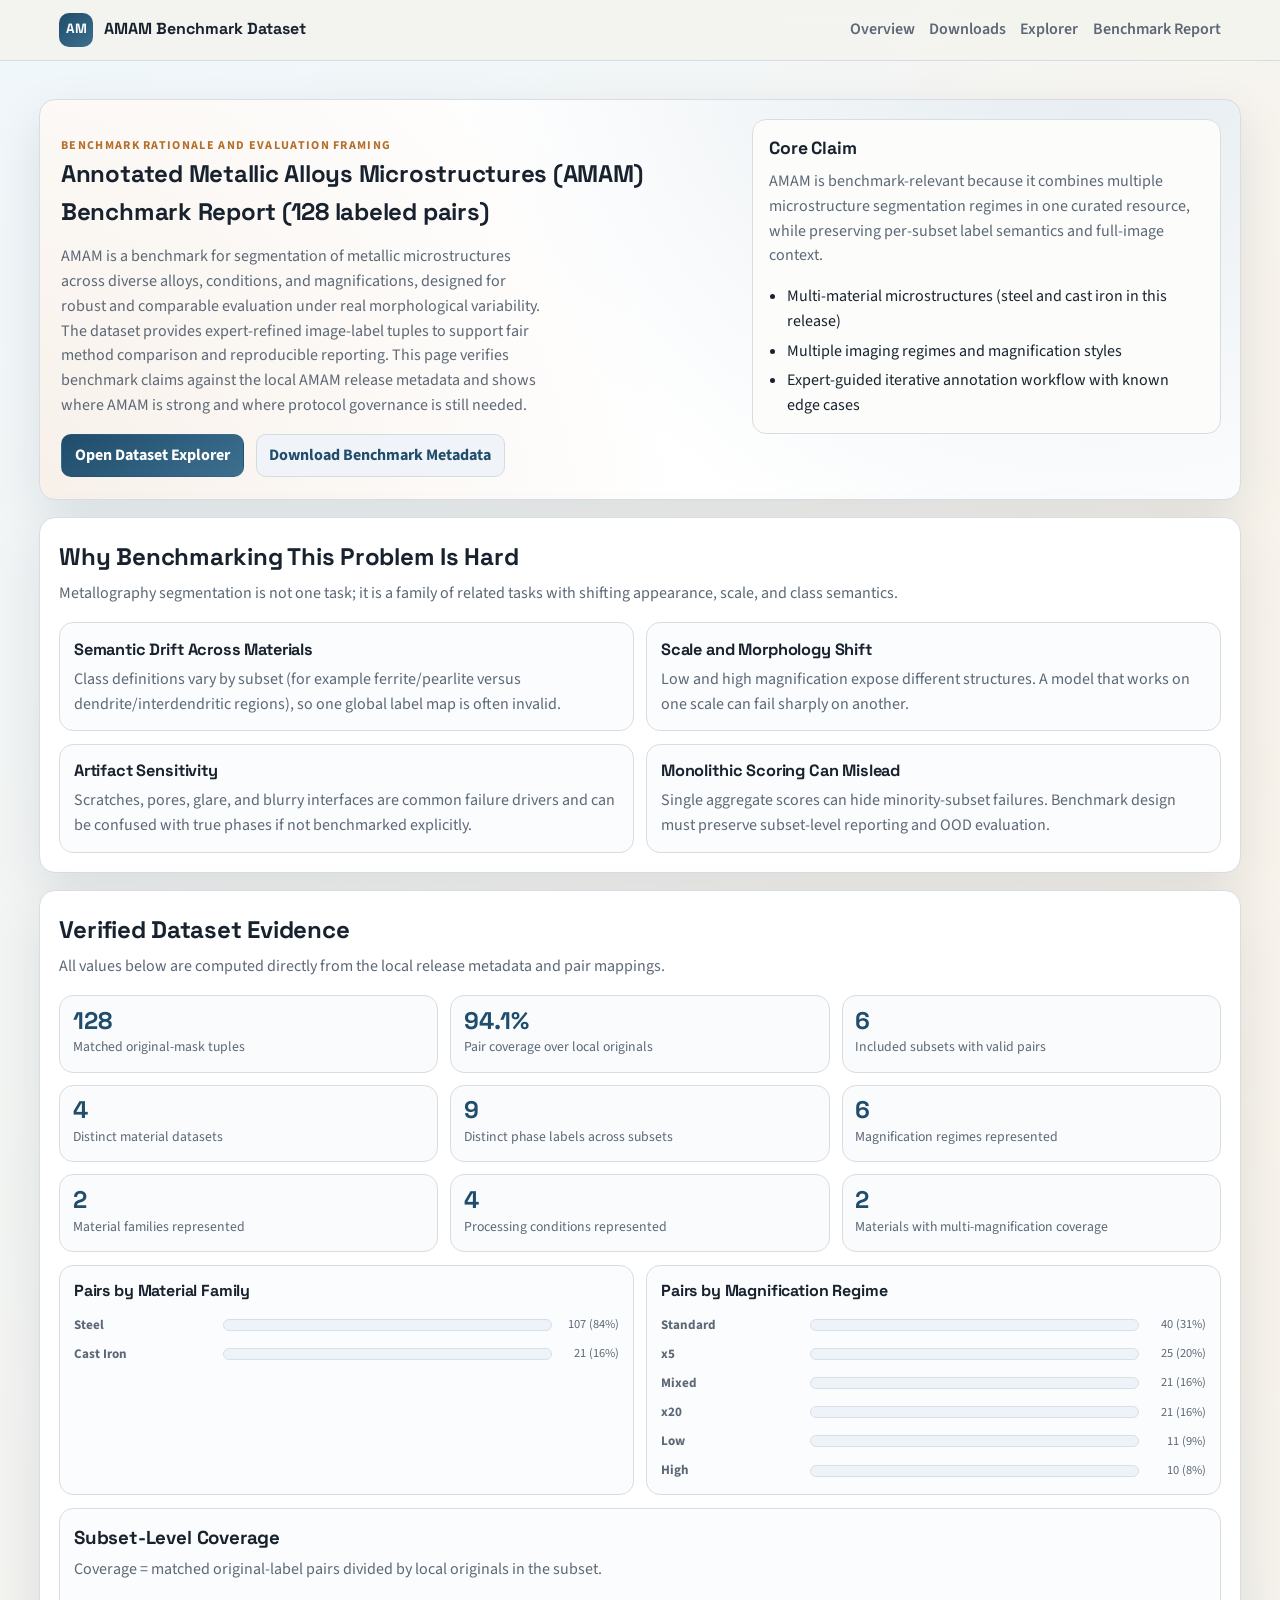
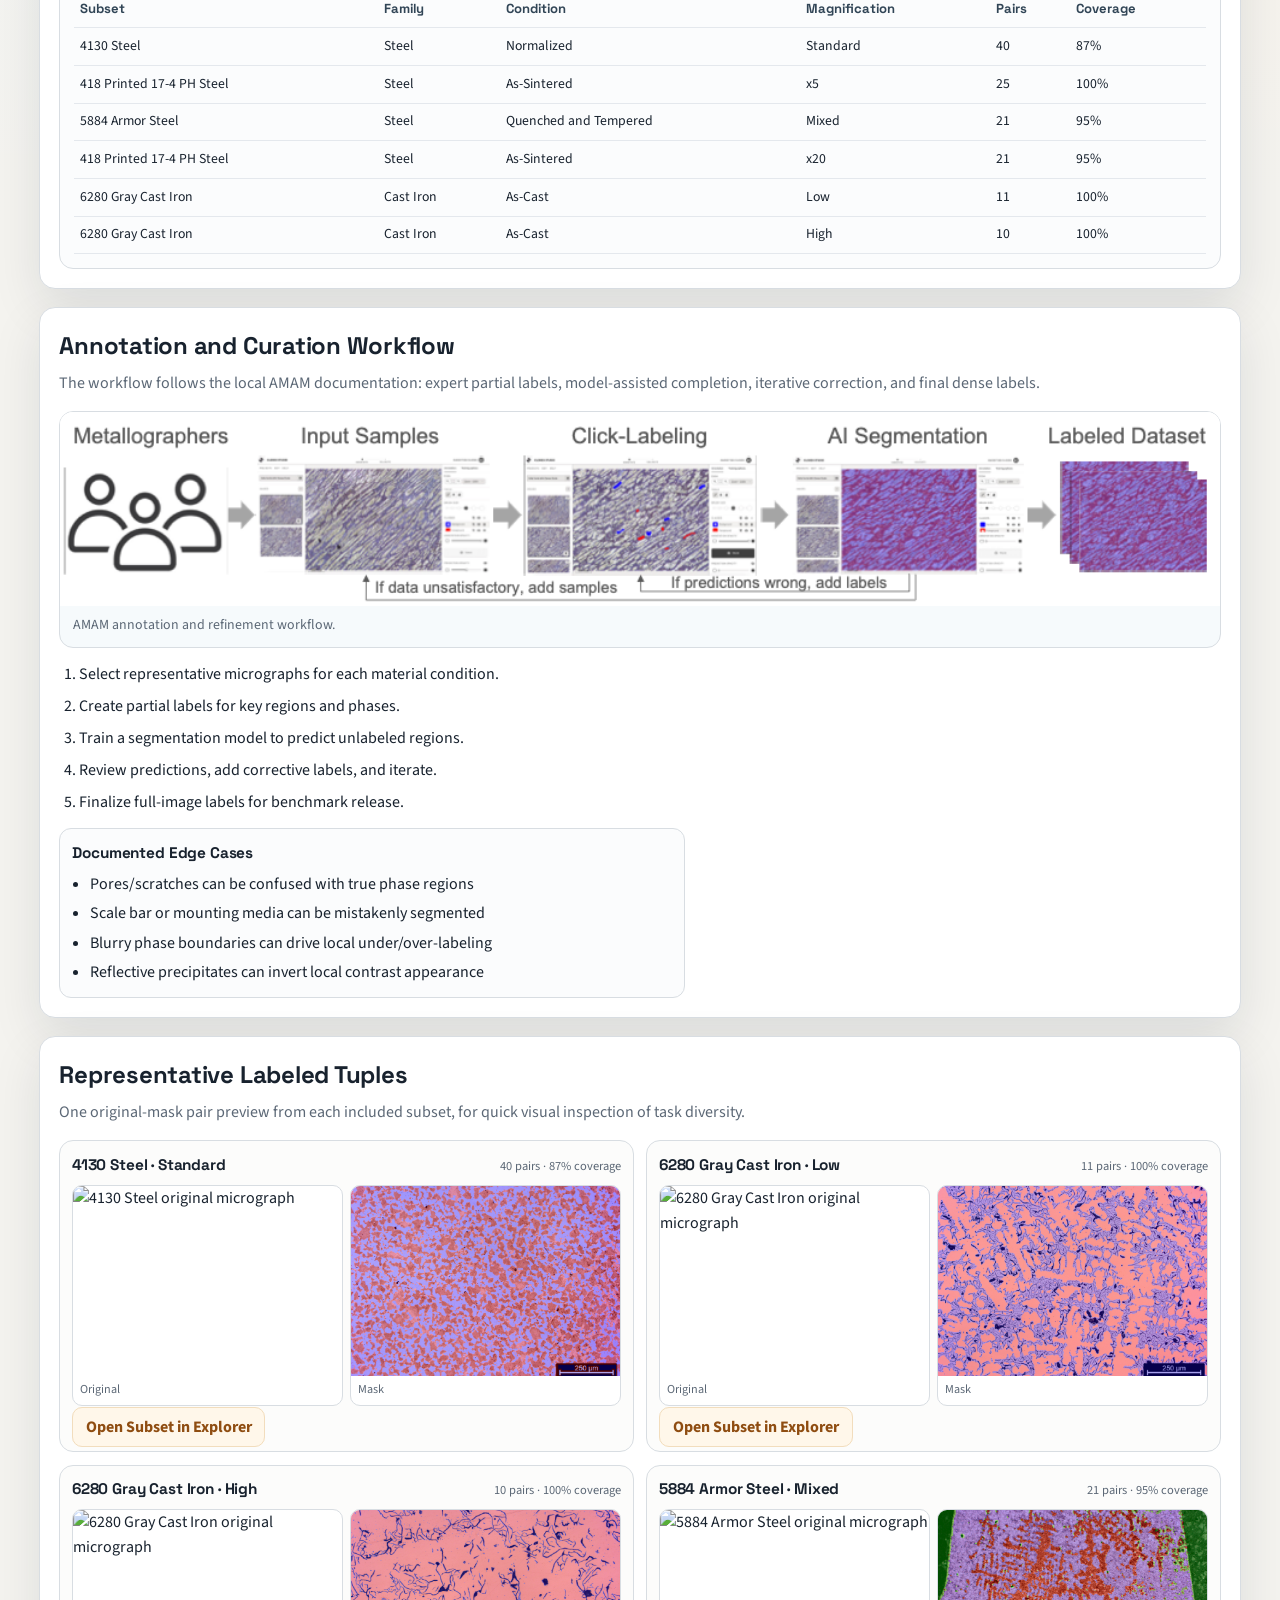
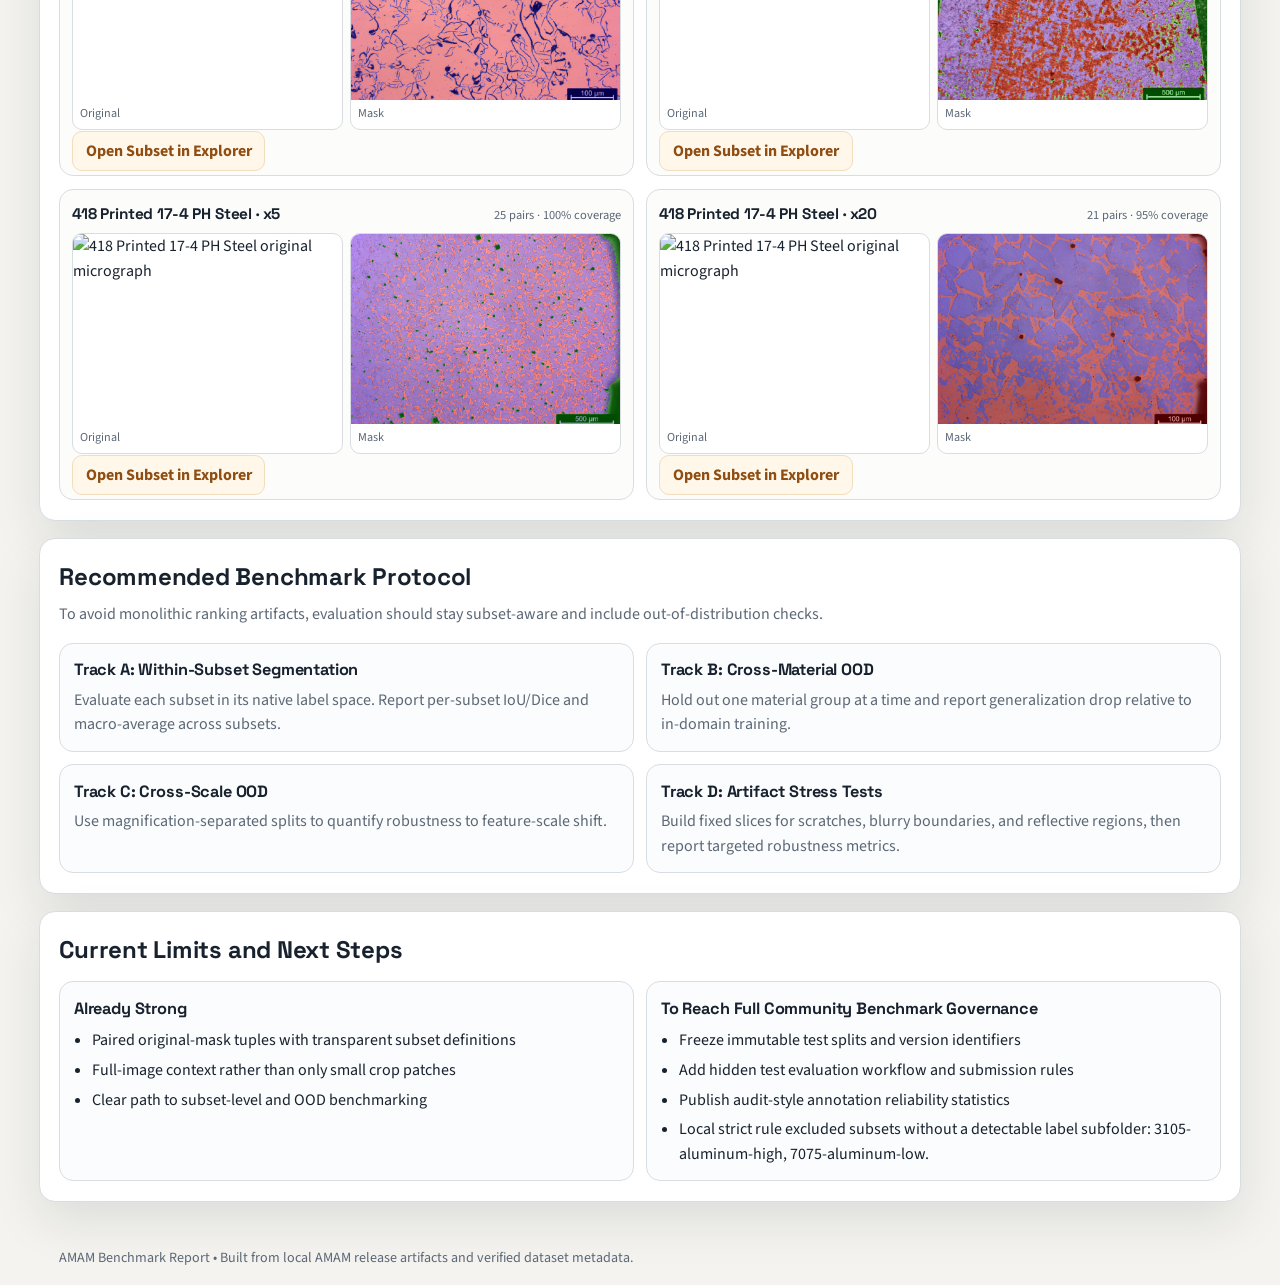
==== report.html @ 9fd7aa17 "Add benchmark report sub-page with verified metrics and visuals" ====
<!doctype html>
<html lang="en">
<head>
  <meta charset="utf-8">
  <meta name="viewport" content="width=device-width, initial-scale=1">
  <meta name="description" content="AMAM benchmark report: why this dataset is a strong benchmark for metallography segmentation.">
  <title>AMAM Benchmark Report</title>
  <link rel="preconnect" href="https://fonts.googleapis.com">
  <link rel="preconnect" href="https://fonts.gstatic.com" crossorigin>
  <link href="https://fonts.googleapis.com/css2?family=Space+Grotesk:wght@400;500;600;700&family=Source+Sans+3:wght@400;600;700&display=swap" rel="stylesheet">
  <link rel="stylesheet" href="assets/css/styles.css">
  <link rel="stylesheet" href="assets/css/report.css">
</head>
<body>
  <header class="site-header">
    <div class="header-shell">
      <a href="index.html#top" class="brand" aria-label="AMAM Home">
        <span class="brand-mark">AM</span>
        <span class="brand-text">AMAM Benchmark Dataset</span>
      </a>
      <nav class="top-nav" aria-label="Primary">
        <a href="index.html#overview">Overview</a>
        <a href="index.html#downloads">Downloads</a>
        <a href="index.html#explorer">Explorer</a>
        <a href="report.html">Benchmark Report</a>
      </nav>
    </div>
  </header>

  <main id="top" class="report-main">
    <section class="report-hero panel">
      <div class="report-hero-main">
        <p class="kicker">Benchmark Rationale and Evaluation Framing</p>
        <h1 id="reportHeadline">AMAM Benchmark Report</h1>
        <p id="reportOverview" class="hero-overview">Loading benchmark profile...</p>
        <div class="hero-actions">
          <a class="btn btn-primary" href="index.html#explorer">Open Dataset Explorer</a>
          <a class="btn btn-ghost" href="assets/data/amam-dataset.json" download>Download Benchmark Metadata</a>
        </div>
      </div>
      <aside class="report-hero-side">
        <h2>Core Claim</h2>
        <p>
          AMAM is benchmark-relevant because it combines multiple microstructure segmentation regimes in one curated resource,
          while preserving per-subset label semantics and full-image context.
        </p>
        <ul class="report-list">
          <li>Multi-material microstructures (steel and cast iron in this release)</li>
          <li>Multiple imaging regimes and magnification styles</li>
          <li>Expert-guided iterative annotation workflow with known edge cases</li>
        </ul>
      </aside>
    </section>

    <section class="panel">
      <div class="panel-head">
        <h2>Why Benchmarking This Problem Is Hard</h2>
        <p>Metallography segmentation is not one task; it is a family of related tasks with shifting appearance, scale, and class semantics.</p>
      </div>
      <div class="challenge-grid">
        <article class="challenge-card">
          <h3>Semantic Drift Across Materials</h3>
          <p>Class definitions vary by subset (for example ferrite/pearlite versus dendrite/interdendritic regions), so one global label map is often invalid.</p>
        </article>
        <article class="challenge-card">
          <h3>Scale and Morphology Shift</h3>
          <p>Low and high magnification expose different structures. A model that works on one scale can fail sharply on another.</p>
        </article>
        <article class="challenge-card">
          <h3>Artifact Sensitivity</h3>
          <p>Scratches, pores, glare, and blurry interfaces are common failure drivers and can be confused with true phases if not benchmarked explicitly.</p>
        </article>
        <article class="challenge-card">
          <h3>Monolithic Scoring Can Mislead</h3>
          <p>Single aggregate scores can hide minority-subset failures. Benchmark design must preserve subset-level reporting and OOD evaluation.</p>
        </article>
      </div>
    </section>

    <section class="panel">
      <div class="panel-head">
        <h2>Verified Dataset Evidence</h2>
        <p>All values below are computed directly from the local release metadata and pair mappings.</p>
      </div>

      <div class="report-metrics-grid" id="reportMetrics"></div>

      <div class="report-chart-grid">
        <article class="chart-card">
          <h3>Pairs by Material Family</h3>
          <div id="familyChart" class="bar-chart" aria-live="polite"></div>
        </article>
        <article class="chart-card">
          <h3>Pairs by Magnification Regime</h3>
          <div id="magChart" class="bar-chart" aria-live="polite"></div>
        </article>
      </div>

      <article class="subset-table-card">
        <h3>Subset-Level Coverage</h3>
        <p>Coverage = matched original-label pairs divided by local originals in the subset.</p>
        <div class="table-wrap">
          <table class="subset-table">
            <thead>
              <tr>
                <th>Subset</th>
                <th>Family</th>
                <th>Condition</th>
                <th>Magnification</th>
                <th>Pairs</th>
                <th>Coverage</th>
              </tr>
            </thead>
            <tbody id="subsetTableBody"></tbody>
          </table>
        </div>
      </article>
    </section>

    <section class="panel">
      <div class="panel-head">
        <h2>Annotation and Curation Workflow</h2>
        <p>The workflow follows the local AMAM documentation: expert partial labels, model-assisted completion, iterative correction, and final dense labels.</p>
      </div>
      <div class="workflow-layout">
        <figure class="workflow-card">
          <img src="assets/images/amam-workflow.png" alt="AMAM annotation and refinement workflow">
          <figcaption>AMAM annotation and refinement workflow.</figcaption>
        </figure>
        <div>
          <ol class="workflow-steps" id="workflowSteps"></ol>
          <div class="quality-box">
            <h3>Documented Edge Cases</h3>
            <ul class="report-list">
              <li>Pores/scratches can be confused with true phase regions</li>
              <li>Scale bar or mounting media can be mistakenly segmented</li>
              <li>Blurry phase boundaries can drive local under/over-labeling</li>
              <li>Reflective precipitates can invert local contrast appearance</li>
            </ul>
          </div>
        </div>
      </div>
    </section>

    <section class="panel">
      <div class="panel-head">
        <h2>Representative Labeled Tuples</h2>
        <p>One original-mask pair preview from each included subset, for quick visual inspection of task diversity.</p>
      </div>
      <div id="samplePairsGrid" class="sample-grid"></div>
    </section>

    <section class="panel">
      <div class="panel-head">
        <h2>Recommended Benchmark Protocol</h2>
        <p>To avoid monolithic ranking artifacts, evaluation should stay subset-aware and include out-of-distribution checks.</p>
      </div>
      <div class="protocol-grid">
        <article class="protocol-card">
          <h3>Track A: Within-Subset Segmentation</h3>
          <p>Evaluate each subset in its native label space. Report per-subset IoU/Dice and macro-average across subsets.</p>
        </article>
        <article class="protocol-card">
          <h3>Track B: Cross-Material OOD</h3>
          <p>Hold out one material group at a time and report generalization drop relative to in-domain training.</p>
        </article>
        <article class="protocol-card">
          <h3>Track C: Cross-Scale OOD</h3>
          <p>Use magnification-separated splits to quantify robustness to feature-scale shift.</p>
        </article>
        <article class="protocol-card">
          <h3>Track D: Artifact Stress Tests</h3>
          <p>Build fixed slices for scratches, blurry boundaries, and reflective regions, then report targeted robustness metrics.</p>
        </article>
      </div>
    </section>

    <section class="panel">
      <div class="panel-head">
        <h2>Current Limits and Next Steps</h2>
      </div>
      <div class="limits-grid">
        <article class="limits-card">
          <h3>Already Strong</h3>
          <ul class="report-list">
            <li>Paired original-mask tuples with transparent subset definitions</li>
            <li>Full-image context rather than only small crop patches</li>
            <li>Clear path to subset-level and OOD benchmarking</li>
          </ul>
        </article>
        <article class="limits-card">
          <h3>To Reach Full Community Benchmark Governance</h3>
          <ul class="report-list" id="nextStepsList">
            <li>Freeze immutable test splits and version identifiers</li>
            <li>Add hidden test evaluation workflow and submission rules</li>
            <li>Publish audit-style annotation reliability statistics</li>
          </ul>
        </article>
      </div>
    </section>
  </main>

  <footer class="site-footer">
    <p>AMAM Benchmark Report • Built from local AMAM release artifacts and verified dataset metadata.</p>
  </footer>

  <script src="assets/js/report.js" defer></script>
</body>
</html>
---- assets/css/styles.css ----
:root {
  --bg: #f4f3ef;
  --panel: #ffffff;
  --text: #18222e;
  --muted: #5c6876;
  --line: #d8dde2;
  --steel: #1f4d6b;
  --steel-soft: #3d6f8f;
  --copper: #b56f2a;
  --accent: #d9e8f2;
  --radius: 16px;
  --shadow: 0 18px 50px rgba(11, 30, 48, 0.1);
}

* {
  box-sizing: border-box;
}

html,
body {
  margin: 0;
  padding: 0;
}

body {
  font-family: "Source Sans 3", sans-serif;
  color: var(--text);
  background:
    radial-gradient(circle at 12% -10%, #eef8ff 0%, transparent 45%),
    radial-gradient(circle at 92% 6%, #fff0df 0%, transparent 35%),
    var(--bg);
  line-height: 1.55;
}

img {
  max-width: 100%;
  display: block;
}

a {
  color: var(--steel);
}

h1,
h2,
h3,
h4 {
  font-family: "Space Grotesk", sans-serif;
  letter-spacing: -0.01em;
  margin: 0;
}

.site-header {
  position: sticky;
  top: 0;
  z-index: 50;
  background: rgba(244, 243, 239, 0.92);
  border-bottom: 1px solid var(--line);
  backdrop-filter: blur(12px);
}

.header-shell {
  max-width: 1200px;
  margin: 0 auto;
  padding: 0.8rem 1.2rem;
  display: flex;
  justify-content: space-between;
  align-items: center;
  gap: 1rem;
}

.brand {
  display: inline-flex;
  align-items: center;
  gap: 0.7rem;
  text-decoration: none;
  font-family: "Space Grotesk", sans-serif;
  color: var(--text);
  font-weight: 700;
}

.brand-mark {
  width: 34px;
  height: 34px;
  border-radius: 10px;
  display: grid;
  place-items: center;
  color: #fff;
  font-size: 0.84rem;
  background: linear-gradient(140deg, var(--steel), var(--steel-soft));
}

.top-nav {
  display: flex;
  gap: 0.9rem;
  flex-wrap: wrap;
}

.top-nav a {
  text-decoration: none;
  color: var(--muted);
  font-weight: 600;
}

main {
  max-width: 1200px;
  margin: 0 auto;
  padding: 1.4rem 1.2rem 2rem;
}

.hero {
  display: block;
  margin-top: 1rem;
}

.hero-content {
  background: var(--panel);
  border: 1px solid var(--line);
  border-radius: calc(var(--radius) + 4px);
  box-shadow: var(--shadow);
  padding: 1.35rem;
}

.kicker {
  margin: 0;
  text-transform: uppercase;
  letter-spacing: 0.11em;
  font-size: 0.75rem;
  color: var(--copper);
  font-weight: 700;
}

.hero h1 {
  margin-top: 0.55rem;
  font-size: clamp(1.8rem, 3.5vw, 2.8rem);
}

.hero-overview {
  margin: 0.9rem 0 0;
  color: var(--muted);
  max-width: 60ch;
}

.hero-actions {
  margin-top: 1rem;
  display: flex;
  flex-wrap: wrap;
  gap: 0.75rem;
}

.summary-strip {
  margin-top: 1rem;
  display: grid;
  grid-template-columns: repeat(4, minmax(0, 1fr));
  gap: 0.75rem;
}

.stat-chip {
  border: 1px solid var(--line);
  border-radius: 999px;
  background: #f8fbfd;
  padding: 0.65rem 0.9rem;
  display: flex;
  flex-direction: column;
  gap: 0.2rem;
  min-height: 84px;
}

.stat-value {
  display: block;
  font-family: "Space Grotesk", sans-serif;
  font-size: 1.35rem;
  font-weight: 700;
  color: var(--steel);
  line-height: 1.1;
}

.stat-label {
  color: var(--muted);
  font-size: 0.8rem;
  line-height: 1.25;
}

.panel {
  margin-top: 1.1rem;
  background: var(--panel);
  border: 1px solid var(--line);
  border-radius: var(--radius);
  box-shadow: var(--shadow);
  padding: 1.2rem;
}

.panel-head p {
  margin: 0.4rem 0 0;
  color: var(--muted);
}

.method-grid {
  margin-top: 1rem;
  display: grid;
  grid-template-columns: 1fr 1fr;
  gap: 1rem;
}

.workflow-card {
  grid-column: 1 / -1;
  margin: 0;
  border-radius: 14px;
  overflow: hidden;
  border: 1px solid var(--line);
  background: #f6fafc;
}

.workflow-card img {
  width: 100%;
  height: auto;
  object-fit: contain;
  background: #fff;
}

.workflow-card figcaption {
  padding: 0.6rem 0.8rem;
  color: var(--muted);
  font-size: 0.87rem;
}

.method-steps {
  grid-column: 1 / -1;
  border: 1px solid var(--line);
  border-radius: 14px;
  background: #fbfbfa;
  padding: 0.75rem;
}

.method-step {
  padding: 0.7rem 0.8rem;
  border-bottom: 1px solid var(--line);
  display: grid;
  grid-template-columns: 34px 1fr;
  gap: 0.7rem;
  align-items: start;
}

.method-step:last-child {
  border-bottom: 0;
}

.step-index {
  font-family: "Space Grotesk", sans-serif;
  width: 34px;
  height: 34px;
  border-radius: 50%;
  display: grid;
  place-items: center;
  background: linear-gradient(160deg, var(--steel), var(--steel-soft));
  color: #fff;
  font-weight: 700;
}

.stats-grid {
  margin-top: 1rem;
  display: grid;
  grid-template-columns: repeat(auto-fit, minmax(260px, 1fr));
  gap: 0.8rem;
}

.material-card {
  border: 1px solid var(--line);
  border-radius: 14px;
  padding: 0.8rem;
  background: #fcfdff;
}

.material-meta {
  display: flex;
  justify-content: space-between;
  align-items: baseline;
  gap: 0.5rem;
  margin-bottom: 0.45rem;
}

.material-meta strong {
  font-family: "Space Grotesk", sans-serif;
}

.progress {
  width: 100%;
  height: 10px;
  border-radius: 999px;
  background: #e7edf2;
  overflow: hidden;
}

.progress > span {
  display: block;
  height: 100%;
  border-radius: inherit;
  background: linear-gradient(130deg, var(--steel), var(--copper));
}

.download-shell {
  margin-top: 0.9rem;
  border: 1px dashed var(--line);
  border-radius: 14px;
  padding: 0.9rem;
  background: linear-gradient(150deg, #fbfcff, #fffaf1);
}

.download-row {
  display: grid;
  grid-template-columns: 1fr auto auto;
  gap: 0.55rem;
  margin-top: 0.45rem;
}

.drive-matrix {
  margin-top: 0.95rem;
  display: grid;
  gap: 0.7rem;
}

.drive-row {
  border: 1px solid var(--line);
  border-radius: 12px;
  padding: 0.8rem;
  background: #fcfdfd;
}

.drive-row-head {
  display: flex;
  flex-wrap: wrap;
  justify-content: space-between;
  gap: 0.6rem;
  align-items: center;
}

.drive-row-head h3 {
  font-size: 1.03rem;
}

.drive-row-links {
  display: flex;
  gap: 0.45rem;
  flex-wrap: wrap;
}

.drive-note {
  margin: 0.45rem 0 0.35rem;
  color: var(--muted);
  font-size: 0.9rem;
}

.drive-tree {
  margin: 0.4rem 0 0;
  padding-left: 0;
  list-style: none;
  display: grid;
  gap: 0.3rem;
}

.drive-tree li {
  border-left: 2px solid #d8e3ea;
  padding-left: 0.6rem;
}

.drive-tree-item {
  display: inline-flex;
  flex-wrap: wrap;
  align-items: baseline;
  gap: 0.45rem;
  color: var(--muted);
  font-size: 0.88rem;
}

.drive-tree-item a {
  color: var(--steel);
  font-weight: 700;
  text-decoration: none;
}

.controls {
  margin-top: 1rem;
  display: grid;
  grid-template-columns: 1.2fr 0.8fr 0.8fr;
  gap: 0.75rem;
}

.field-group label {
  display: block;
  font-size: 0.84rem;
  color: var(--muted);
  margin-bottom: 0.35rem;
  font-weight: 700;
}

input,
select,
button {
  font: inherit;
}

input,
select {
  width: 100%;
  border: 1px solid var(--line);
  border-radius: 10px;
  background: #fff;
  color: var(--text);
  padding: 0.55rem 0.65rem;
}

.subset-jump {
  margin-top: 0.95rem;
  display: flex;
  flex-wrap: wrap;
  gap: 0.5rem;
}

.chip {
  border: 1px solid #c9d2db;
  border-radius: 999px;
  background: #fff;
  text-decoration: none;
  color: var(--muted);
  padding: 0.35rem 0.72rem;
  font-size: 0.84rem;
  font-weight: 700;
}

.subset-container {
  margin-top: 1rem;
  display: grid;
  gap: 0.9rem;
}

.subset {
  border: 1px solid var(--line);
  border-radius: 14px;
  padding: 0.95rem;
  background: #fff;
}

.subset-head {
  display: flex;
  flex-wrap: wrap;
  justify-content: space-between;
  gap: 0.8rem;
  align-items: flex-start;
}

.subset-head h3 {
  margin-bottom: 0.2rem;
}

.subset-meta {
  display: flex;
  flex-wrap: wrap;
  gap: 0.4rem;
  margin-top: 0.5rem;
}

.badge {
  padding: 0.2rem 0.56rem;
  border-radius: 999px;
  background: var(--accent);
  color: var(--steel);
  font-size: 0.78rem;
  font-weight: 700;
}

.subset p {
  margin: 0.55rem 0 0;
  color: var(--muted);
}

.subset-actions {
  display: flex;
  gap: 0.5rem;
  flex-wrap: wrap;
}

.category-gallery-meta {
  margin-top: 0.55rem;
  color: var(--muted);
  font-size: 0.9rem;
}

.carousel-shell {
  margin-top: 0.8rem;
  display: grid;
  grid-template-columns: 42px 1fr 42px;
  gap: 0.5rem;
  align-items: center;
}

.carousel-btn {
  border: 1px solid var(--line);
  background: #f4f8fb;
  color: var(--steel);
  border-radius: 10px;
  height: 44px;
  cursor: pointer;
  font-size: 1.2rem;
}

.carousel-viewport {
  overflow-x: auto;
  scrollbar-width: thin;
  scroll-behavior: smooth;
  border: 1px solid var(--line);
  border-radius: 12px;
  background: #fdfefe;
}

.carousel-track {
  display: flex;
  gap: 0.6rem;
  padding: 0.6rem;
}

.carousel-slide {
  min-width: 215px;
  max-width: 215px;
  border: 1px solid #dce4eb;
  border-radius: 10px;
  overflow: hidden;
  background: #fff;
}

.carousel-card {
  border: 0;
  width: 100%;
  background: none;
  padding: 0;
  text-align: left;
  cursor: pointer;
  color: inherit;
}

.carousel-card img {
  width: 100%;
  height: 148px;
  object-fit: cover;
  display: block;
}

.carousel-caption {
  padding: 0.45rem 0.5rem 0.55rem;
}

.carousel-caption strong {
  display: block;
  font-size: 0.8rem;
  white-space: nowrap;
  overflow: hidden;
  text-overflow: ellipsis;
}

.pair-tag {
  display: inline-block;
  margin-top: 0.28rem;
  font-size: 0.73rem;
  font-weight: 700;
  border-radius: 999px;
  padding: 0.12rem 0.44rem;
}

.pair-tag.mask {
  color: #0f5a3a;
  background: #def4e8;
}

.btn {
  border: 1px solid transparent;
  border-radius: 10px;
  padding: 0.5rem 0.8rem;
  font-weight: 700;
  text-decoration: none;
  cursor: pointer;
}

.btn-primary {
  background: linear-gradient(145deg, var(--steel), var(--steel-soft));
  color: #fff;
}

.btn-secondary {
  background: #fff7ea;
  color: #8f4d11;
  border-color: #f2ddbd;
}

.btn-ghost {
  background: #f0f4f8;
  border-color: #d4dce3;
  color: var(--steel);
}

.site-footer {
  max-width: 1200px;
  margin: 0 auto 1rem;
  padding: 0 1.2rem;
  color: var(--muted);
  font-size: 0.88rem;
}

.compare-modal {
  border: none;
  border-radius: 12px;
  width: min(96vw, 1100px);
  max-height: 93vh;
  padding: 0;
  overflow: hidden;
  background: #101920;
  color: #e8eef4;
}

.compare-modal::backdrop {
  background: rgba(0, 0, 0, 0.75);
}

.compare-backdrop {
  position: absolute;
  top: 0.2rem;
  right: 0.2rem;
  z-index: 4;
}

.compare-close {
  border: none;
  background: rgba(7, 14, 18, 0.8);
  color: #fff;
  width: 34px;
  height: 34px;
  border-radius: 50%;
  font-size: 1.4rem;
  cursor: pointer;
}

.compare-header {
  padding: 0.85rem 1rem 0.45rem;
}

.compare-grid {
  display: grid;
  grid-template-columns: 1fr 1fr;
  gap: 0.7rem;
  padding: 0 0.9rem 0.85rem;
}

.compare-pane {
  margin: 0;
  border: 1px solid rgba(182, 204, 220, 0.25);
  border-radius: 10px;
  background: rgba(7, 14, 18, 0.35);
  overflow: hidden;
}

.compare-pane img {
  width: 100%;
  max-height: 62vh;
  object-fit: contain;
  background: #000;
}

.compare-pane figcaption {
  padding: 0.45rem 0.6rem;
  color: #bdd0df;
  font-size: 0.84rem;
}

.compare-meta {
  border-top: 1px solid rgba(189, 208, 222, 0.22);
  padding: 0.6rem 1rem 0.4rem;
  color: #d3e3f0;
  font-size: 0.9rem;
}

.compare-actions {
  padding: 0.25rem 1rem 1rem;
  display: flex;
  flex-wrap: wrap;
  gap: 0.5rem;
}

.reveal {
  opacity: 0;
  transform: translateY(12px);
  transition: opacity 420ms ease, transform 420ms ease;
}

.reveal.show {
  opacity: 1;
  transform: none;
}

@media (max-width: 980px) {
  .hero,
  .method-grid,
  .controls,
  .download-row {
    grid-template-columns: 1fr;
  }

  .summary-strip {
    grid-template-columns: repeat(2, minmax(0, 1fr));
  }

  .top-nav {
    display: none;
  }

  .compare-grid {
    grid-template-columns: 1fr;
  }

  .carousel-shell {
    grid-template-columns: 1fr;
  }

  .carousel-btn {
    display: none;
  }
}

@media (max-width: 640px) {
  main {
    padding: 1rem 0.8rem 1.5rem;
  }

  .panel,
  .hero-content {
    padding: 0.9rem;
  }

  .summary-strip {
    grid-template-columns: 1fr;
  }

  .site-footer {
    padding: 0 0.8rem;
  }
}
---- assets/css/report.css ----
.report-main {
  max-width: 1240px;
}

.report-hero {
  margin-top: 1rem;
  display: grid;
  grid-template-columns: 1.3fr 0.9fr;
  gap: 1rem;
  overflow: hidden;
  background:
    radial-gradient(circle at 88% -35%, rgba(61, 111, 143, 0.15) 0%, transparent 55%),
    radial-gradient(circle at -10% 120%, rgba(181, 111, 42, 0.12) 0%, transparent 55%),
    var(--panel);
}

.report-hero-main {
  padding: 1.1rem 0.1rem 0.2rem;
}

.report-hero-side {
  border: 1px solid var(--line);
  border-radius: 14px;
  padding: 0.95rem 1rem;
  background: #fcfcfb;
  align-self: start;
}

.report-hero-side h2 {
  font-size: 1.1rem;
  margin-bottom: 0.4rem;
}

.report-hero-side p {
  margin-top: 0;
  color: var(--muted);
}

.report-list {
  margin: 0.45rem 0 0;
  padding-left: 1.1rem;
  display: grid;
  gap: 0.3rem;
}

.challenge-grid,
.protocol-grid {
  margin-top: 1rem;
  display: grid;
  grid-template-columns: repeat(2, minmax(0, 1fr));
  gap: 0.8rem;
}

.challenge-card,
.protocol-card,
.limits-card {
  border: 1px solid var(--line);
  border-radius: 14px;
  padding: 0.85rem;
  background: #fbfcfd;
}

.challenge-card h3,
.protocol-card h3,
.limits-card h3 {
  font-size: 1.02rem;
  margin-bottom: 0.3rem;
}

.challenge-card p,
.protocol-card p {
  margin: 0;
  color: var(--muted);
}

.report-metrics-grid {
  margin-top: 1rem;
  display: grid;
  grid-template-columns: repeat(3, minmax(0, 1fr));
  gap: 0.75rem;
}

.metric-tile {
  border: 1px solid var(--line);
  border-radius: 14px;
  background: #f9fbfd;
  padding: 0.8rem;
}

.metric-value {
  display: block;
  font-family: "Space Grotesk", sans-serif;
  font-size: 1.5rem;
  line-height: 1;
  color: var(--steel);
  font-weight: 700;
}

.metric-label {
  display: block;
  margin-top: 0.3rem;
  color: var(--muted);
  font-size: 0.86rem;
}

.report-chart-grid {
  margin-top: 0.8rem;
  display: grid;
  grid-template-columns: 1fr 1fr;
  gap: 0.8rem;
}

.chart-card {
  border: 1px solid var(--line);
  border-radius: 14px;
  padding: 0.85rem;
  background: #fbfcfd;
}

.chart-card h3 {
  margin-bottom: 0.65rem;
  font-size: 1rem;
}

.bar-chart {
  display: grid;
  gap: 0.55rem;
}

.bar-row {
  display: grid;
  grid-template-columns: 140px 1fr auto;
  align-items: center;
  gap: 0.55rem;
}

.bar-label {
  font-size: 0.82rem;
  font-weight: 700;
  color: var(--muted);
}

.bar-track {
  height: 12px;
  border-radius: 999px;
  border: 1px solid #d8e0e7;
  background: #edf3f8;
  overflow: hidden;
}

.bar-fill {
  height: 100%;
  border-radius: 999px;
  background: linear-gradient(135deg, var(--steel), var(--steel-soft));
}

.bar-value {
  font-size: 0.78rem;
  color: var(--muted);
  min-width: 58px;
  text-align: right;
}

.subset-table-card {
  margin-top: 0.8rem;
  border: 1px solid var(--line);
  border-radius: 14px;
  padding: 0.85rem;
  background: #fbfcfd;
}

.subset-table-card h3 {
  margin-bottom: 0.35rem;
}

.subset-table-card p {
  margin: 0 0 0.6rem;
  color: var(--muted);
}

.table-wrap {
  overflow-x: auto;
}

.subset-table {
  width: 100%;
  border-collapse: collapse;
  min-width: 860px;
}

.subset-table th,
.subset-table td {
  border-bottom: 1px solid #e4e8ed;
  text-align: left;
  padding: 0.48rem 0.35rem;
  font-size: 0.86rem;
}

.subset-table thead th {
  font-family: "Space Grotesk", sans-serif;
  color: #314556;
  font-size: 0.82rem;
}

.workflow-layout {
  margin-top: 1rem;
  display: grid;
  grid-template-columns: 1.2fr 1fr;
  gap: 0.9rem;
}

.workflow-steps {
  margin: 0;
  padding-left: 1.2rem;
  display: grid;
  gap: 0.45rem;
}

.workflow-steps li {
  color: var(--text);
}

.quality-box {
  margin-top: 0.8rem;
  border: 1px solid var(--line);
  border-radius: 12px;
  padding: 0.75rem;
  background: #fbfcfd;
}

.quality-box h3 {
  margin-bottom: 0.35rem;
  font-size: 0.96rem;
}

.sample-grid {
  margin-top: 1rem;
  display: grid;
  grid-template-columns: repeat(2, minmax(0, 1fr));
  gap: 0.8rem;
}

.pair-card {
  border: 1px solid var(--line);
  border-radius: 14px;
  padding: 0.72rem;
  background: #fcfcfb;
}

.pair-head {
  display: flex;
  align-items: baseline;
  justify-content: space-between;
  gap: 0.7rem;
  margin-bottom: 0.5rem;
}

.pair-head h3 {
  font-size: 0.96rem;
}

.pair-meta {
  font-size: 0.78rem;
  color: var(--muted);
}

.pair-preview {
  display: grid;
  grid-template-columns: 1fr 1fr;
  gap: 0.45rem;
}

.pair-preview figure {
  margin: 0;
  border: 1px solid var(--line);
  border-radius: 10px;
  background: #fff;
  overflow: hidden;
}

.pair-preview img {
  width: 100%;
  height: 190px;
  object-fit: cover;
}

.pair-preview figcaption {
  font-size: 0.76rem;
  color: var(--muted);
  padding: 0.32rem 0.42rem;
}

.pair-actions {
  margin-top: 0.55rem;
}

.limits-grid {
  margin-top: 0.8rem;
  display: grid;
  grid-template-columns: 1fr 1fr;
  gap: 0.8rem;
}

@media (max-width: 1040px) {
  .report-hero,
  .report-chart-grid,
  .workflow-layout,
  .challenge-grid,
  .protocol-grid,
  .sample-grid,
  .limits-grid {
    grid-template-columns: 1fr;
  }

  .report-metrics-grid {
    grid-template-columns: repeat(2, minmax(0, 1fr));
  }
}

@media (max-width: 680px) {
  .report-metrics-grid {
    grid-template-columns: 1fr;
  }

  .bar-row {
    grid-template-columns: 110px 1fr auto;
  }

  .pair-preview {
    grid-template-columns: 1fr;
  }

  .pair-preview img {
    height: auto;
    max-height: 250px;
    object-fit: contain;
    background: #fff;
  }
}
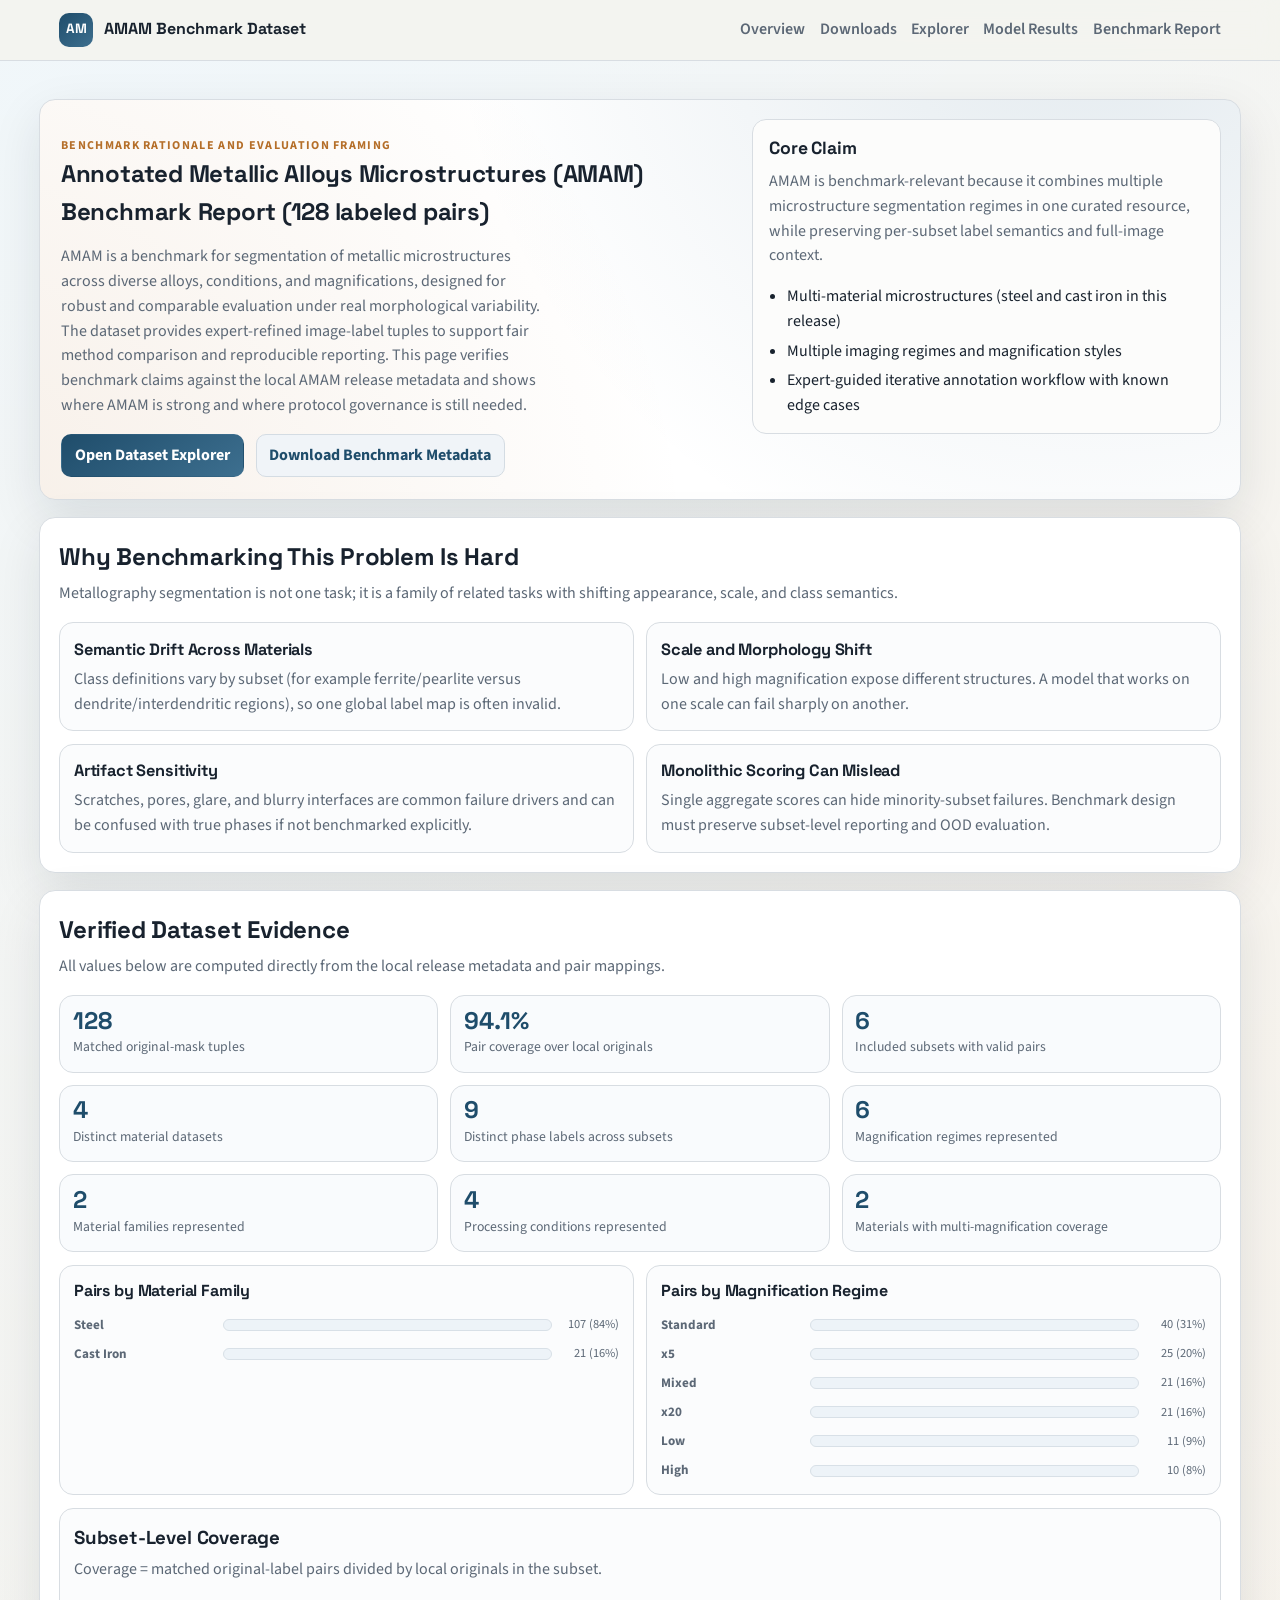
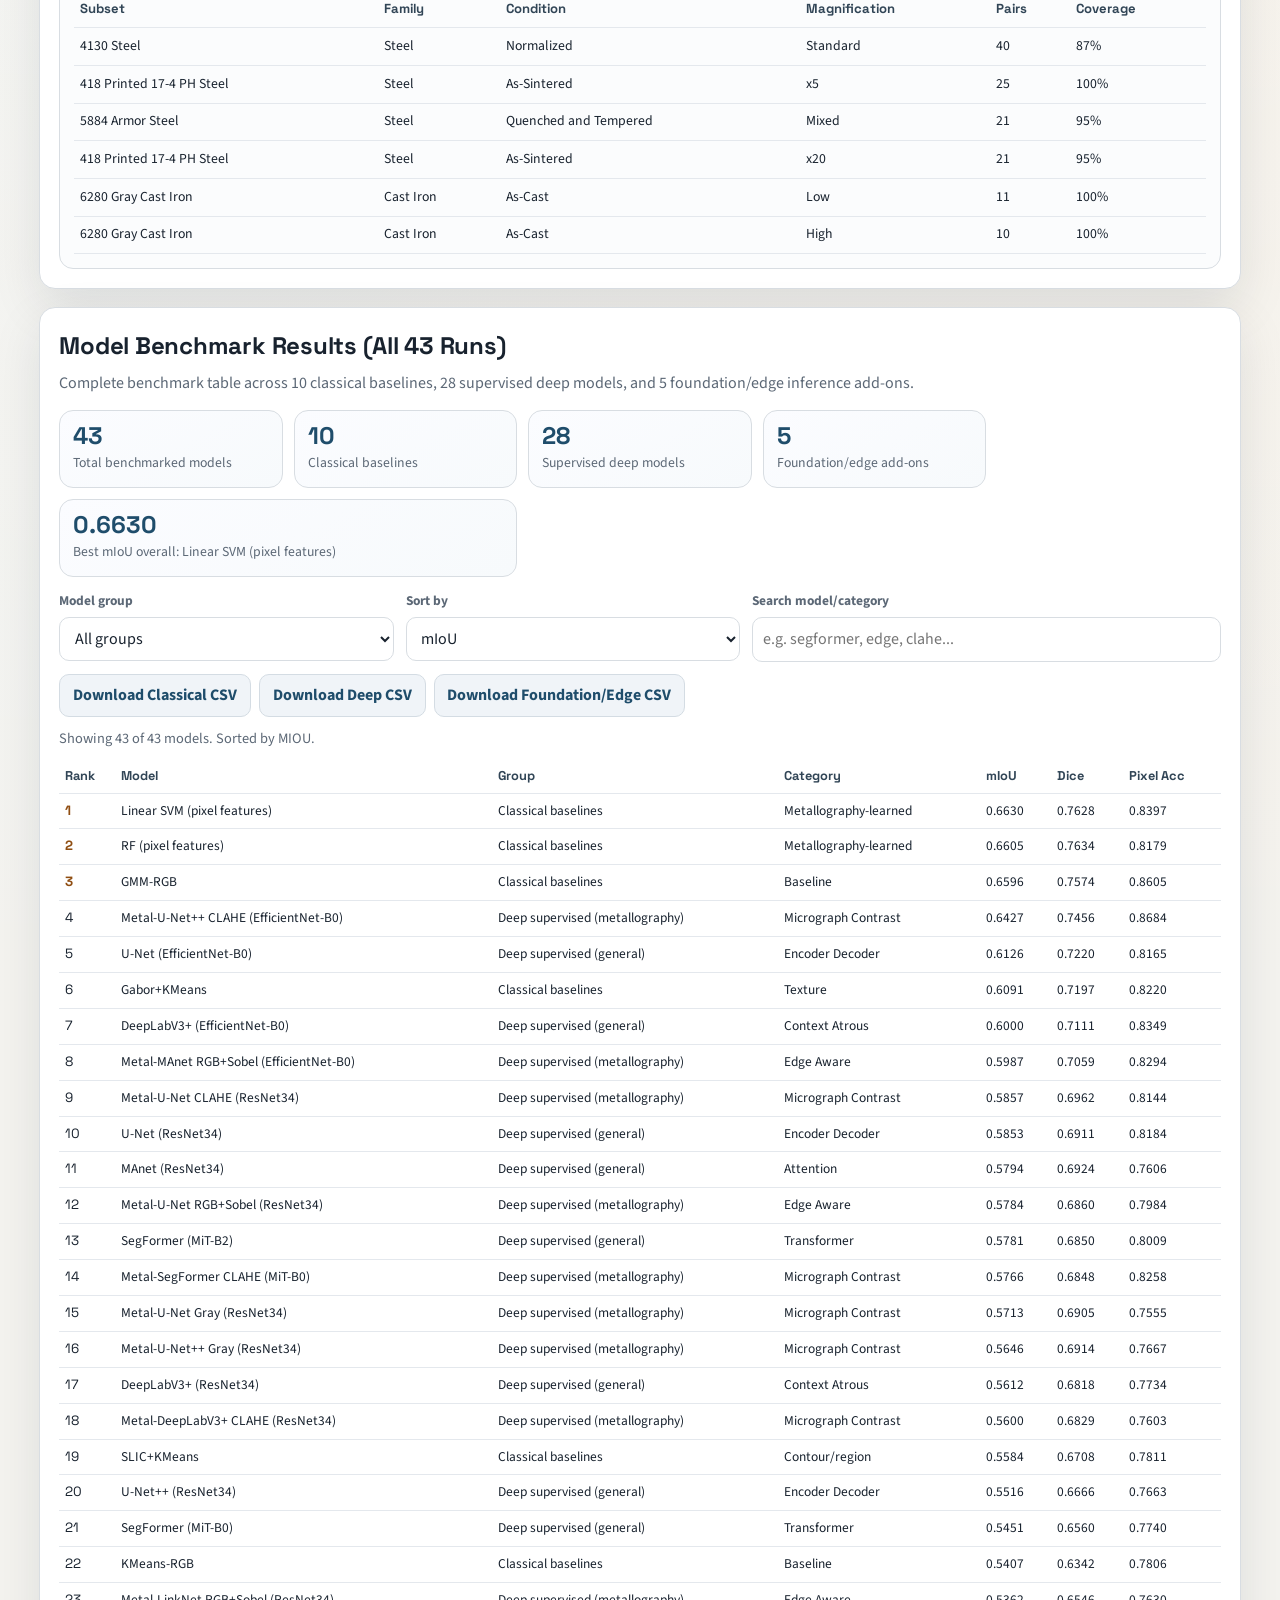
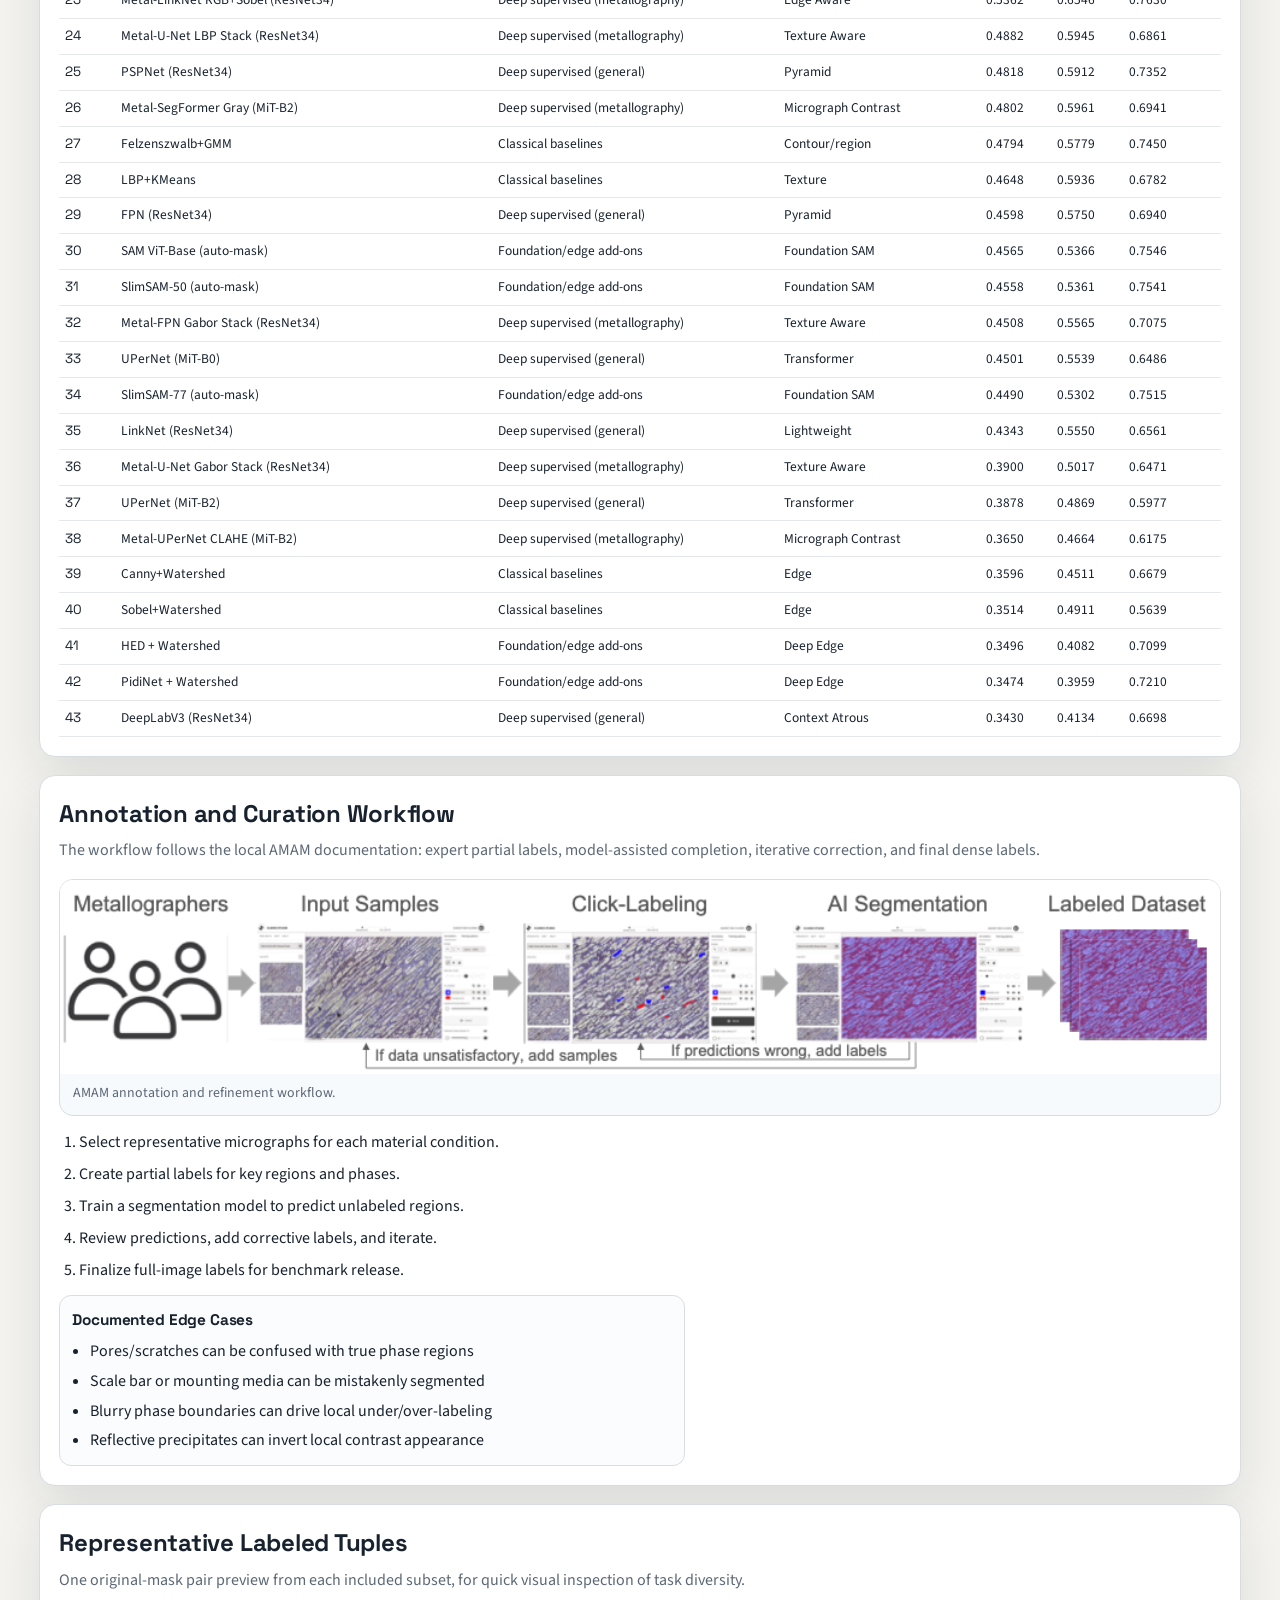
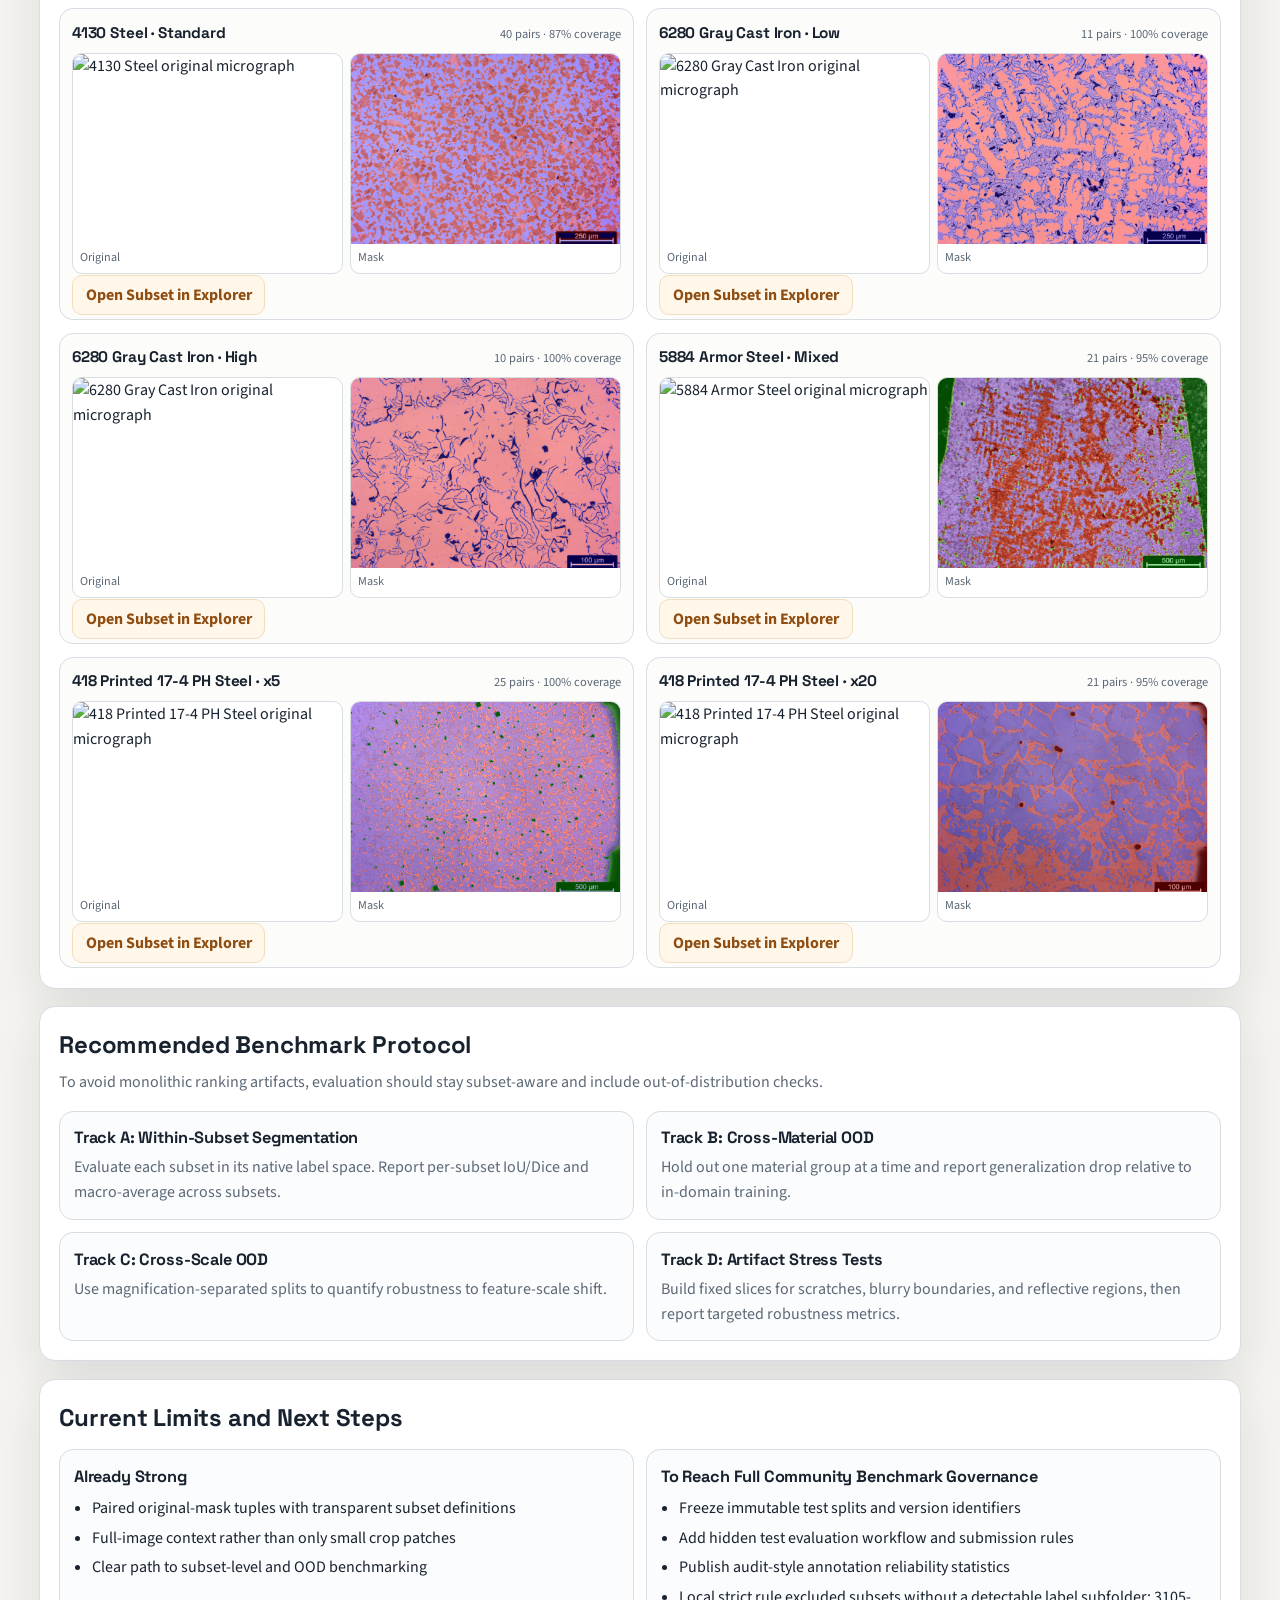
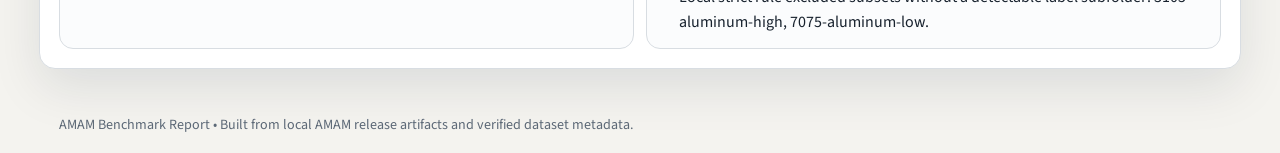
==== commit 2cac90ef: "Add full 43-model benchmark results section to report page" ====
--- a/report.html
+++ b/report.html
@@ -22,6 +22,7 @@
         <a href="index.html#overview">Overview</a>
         <a href="index.html#downloads">Downloads</a>
         <a href="index.html#explorer">Explorer</a>
+        <a href="#model-results">Model Results</a>
         <a href="report.html">Benchmark Report</a>
       </nav>
     </div>
@@ -117,6 +118,65 @@
       </article>
     </section>
 
+    <section class="panel" id="model-results">
+      <div class="panel-head">
+        <h2>Model Benchmark Results (All 43 Runs)</h2>
+        <p>Complete benchmark table across 10 classical baselines, 28 supervised deep models, and 5 foundation/edge inference add-ons.</p>
+      </div>
+
+      <div class="results-summary" id="resultsSummary"></div>
+
+      <div class="results-tools">
+        <div class="field-group">
+          <label for="resultsGroupFilter">Model group</label>
+          <select id="resultsGroupFilter">
+            <option value="all">All groups</option>
+            <option value="classical">Classical baselines</option>
+            <option value="deep_general">Deep supervised (general)</option>
+            <option value="deep_metallography">Deep supervised (metallography)</option>
+            <option value="foundation_edge">Foundation/edge add-ons</option>
+          </select>
+        </div>
+        <div class="field-group">
+          <label for="resultsSortBy">Sort by</label>
+          <select id="resultsSortBy">
+            <option value="miou">mIoU</option>
+            <option value="dice">Dice</option>
+            <option value="pixelAcc">Pixel Accuracy</option>
+          </select>
+        </div>
+        <div class="field-group">
+          <label for="resultsSearch">Search model/category</label>
+          <input id="resultsSearch" type="search" placeholder="e.g. segformer, edge, clahe..." autocomplete="off">
+        </div>
+      </div>
+
+      <div class="results-downloads">
+        <a class="btn btn-ghost" href="assets/data/results/benchmark_summary.csv" download>Download Classical CSV</a>
+        <a class="btn btn-ghost" href="assets/data/results/deep_macro_over_subsets.csv" download>Download Deep CSV</a>
+        <a class="btn btn-ghost" href="assets/data/results/foundation_edge_summary.csv" download>Download Foundation/Edge CSV</a>
+      </div>
+
+      <p class="results-status" id="resultsStatus">Loading benchmark results...</p>
+
+      <div class="table-wrap">
+        <table class="results-table">
+          <thead>
+            <tr>
+              <th>Rank</th>
+              <th>Model</th>
+              <th>Group</th>
+              <th>Category</th>
+              <th>mIoU</th>
+              <th>Dice</th>
+              <th>Pixel Acc</th>
+            </tr>
+          </thead>
+          <tbody id="resultsTableBody"></tbody>
+        </table>
+      </div>
+    </section>
+
     <section class="panel">
       <div class="panel-head">
         <h2>Annotation and Curation Workflow</h2>
--- a/assets/css/report.css
+++ b/assets/css/report.css
@@ -182,6 +182,80 @@
   overflow-x: auto;
 }
 
+.results-summary {
+  margin-top: 0.95rem;
+  display: grid;
+  grid-template-columns: repeat(5, minmax(0, 1fr));
+  gap: 0.7rem;
+}
+
+.result-metric {
+  background: linear-gradient(150deg, #fbfcff, #f7fafc);
+}
+
+.result-metric-wide {
+  grid-column: span 2;
+}
+
+.results-tools {
+  margin-top: 0.85rem;
+  display: grid;
+  grid-template-columns: 1fr 1fr 1.4fr;
+  gap: 0.7rem;
+}
+
+.results-downloads {
+  margin-top: 0.8rem;
+  display: flex;
+  flex-wrap: wrap;
+  gap: 0.5rem;
+}
+
+.results-status {
+  margin: 0.7rem 0 0.5rem;
+  color: var(--muted);
+  font-size: 0.9rem;
+}
+
+.results-table {
+  width: 100%;
+  border-collapse: collapse;
+  min-width: 980px;
+}
+
+.results-table th,
+.results-table td {
+  border-bottom: 1px solid #e4e8ed;
+  text-align: left;
+  padding: 0.44rem 0.35rem;
+  font-size: 0.84rem;
+  vertical-align: top;
+}
+
+.results-table thead th {
+  font-family: "Space Grotesk", sans-serif;
+  color: #314556;
+  font-size: 0.8rem;
+}
+
+.results-table tbody tr:hover {
+  background: #f9fbfe;
+}
+
+.results-table .top-row td:first-child {
+  color: #8f4d11;
+  font-weight: 700;
+}
+
+.results-table td:first-child {
+  width: 56px;
+  font-family: "Space Grotesk", sans-serif;
+}
+
+.results-table td:nth-child(2) {
+  min-width: 260px;
+}
+
 .subset-table {
   width: 100%;
   border-collapse: collapse;
@@ -308,18 +382,35 @@
   .challenge-grid,
   .protocol-grid,
   .sample-grid,
-  .limits-grid {
+  .limits-grid,
+  .results-tools {
     grid-template-columns: 1fr;
   }
 
   .report-metrics-grid {
     grid-template-columns: repeat(2, minmax(0, 1fr));
+  }
+
+  .results-summary {
+    grid-template-columns: repeat(2, minmax(0, 1fr));
+  }
+
+  .result-metric-wide {
+    grid-column: span 2;
   }
 }
 
 @media (max-width: 680px) {
   .report-metrics-grid {
     grid-template-columns: 1fr;
+  }
+
+  .results-summary {
+    grid-template-columns: 1fr;
+  }
+
+  .result-metric-wide {
+    grid-column: span 1;
   }
 
   .bar-row {
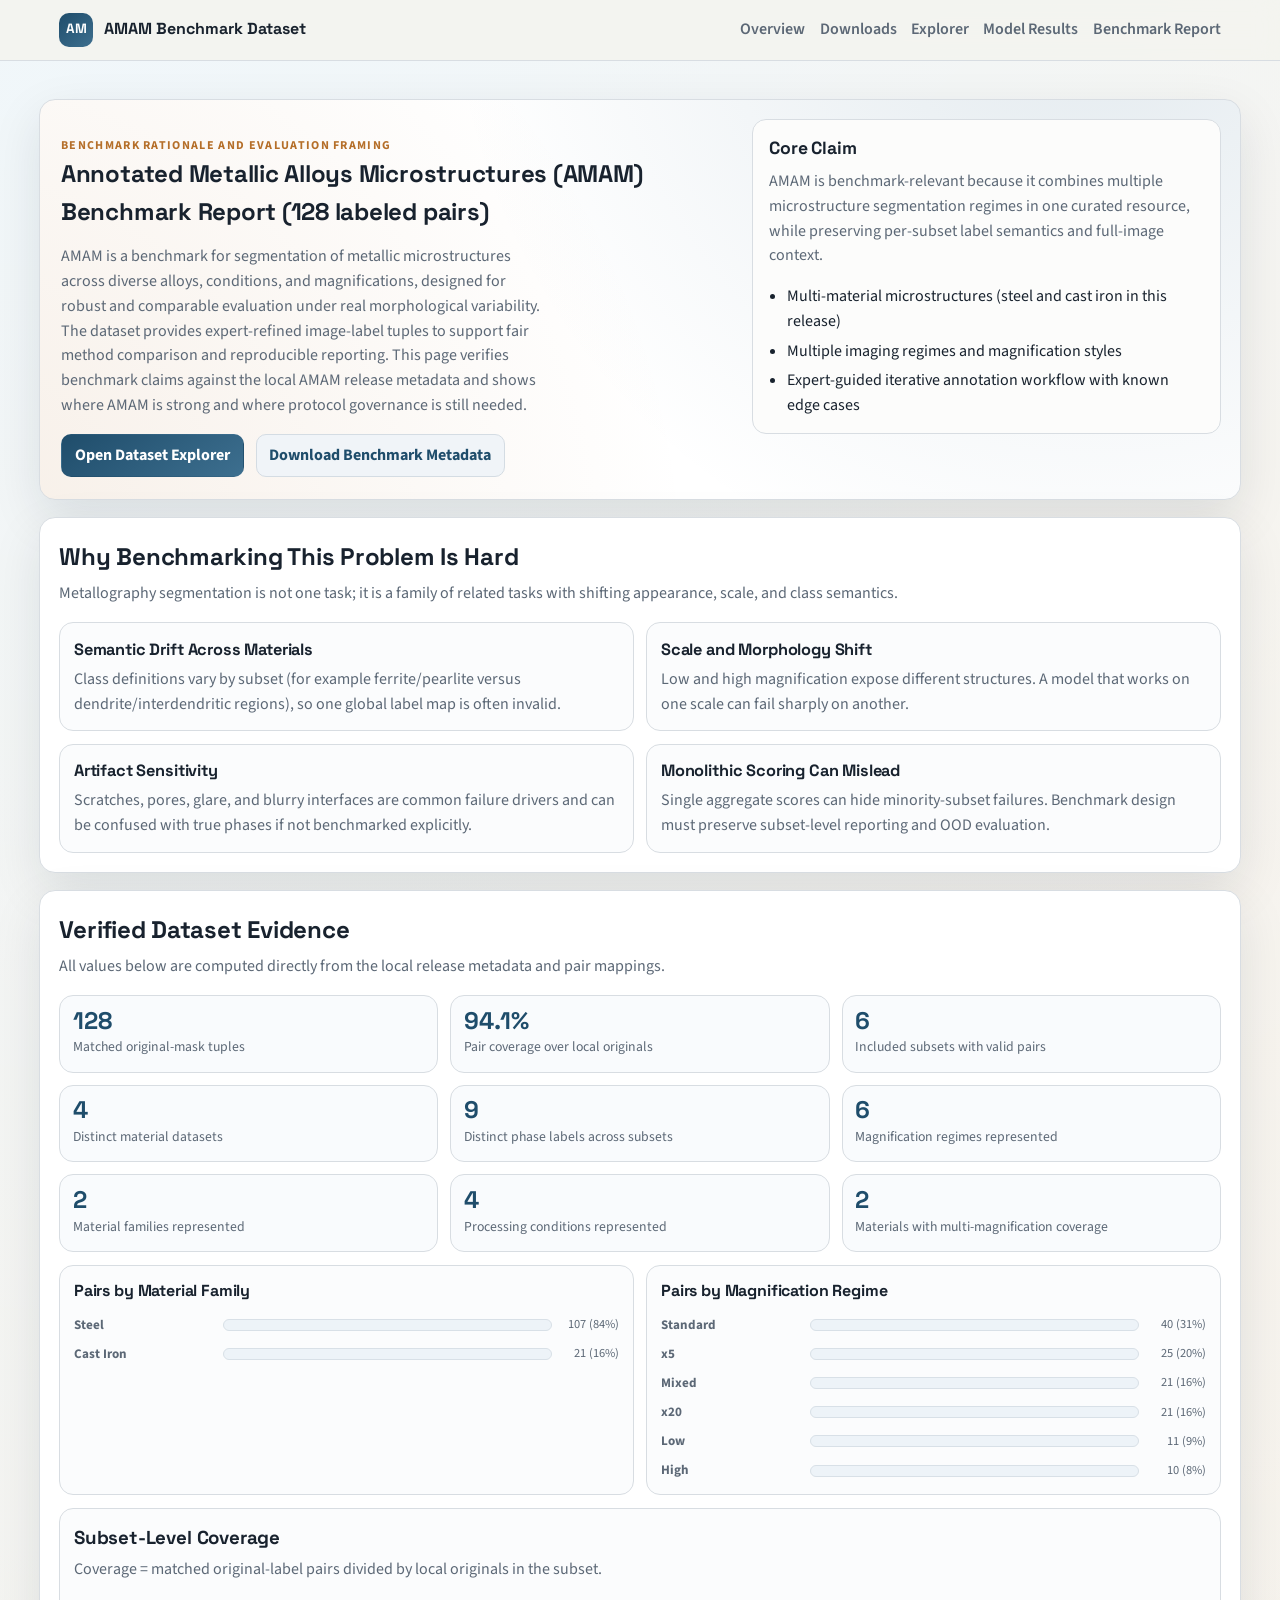
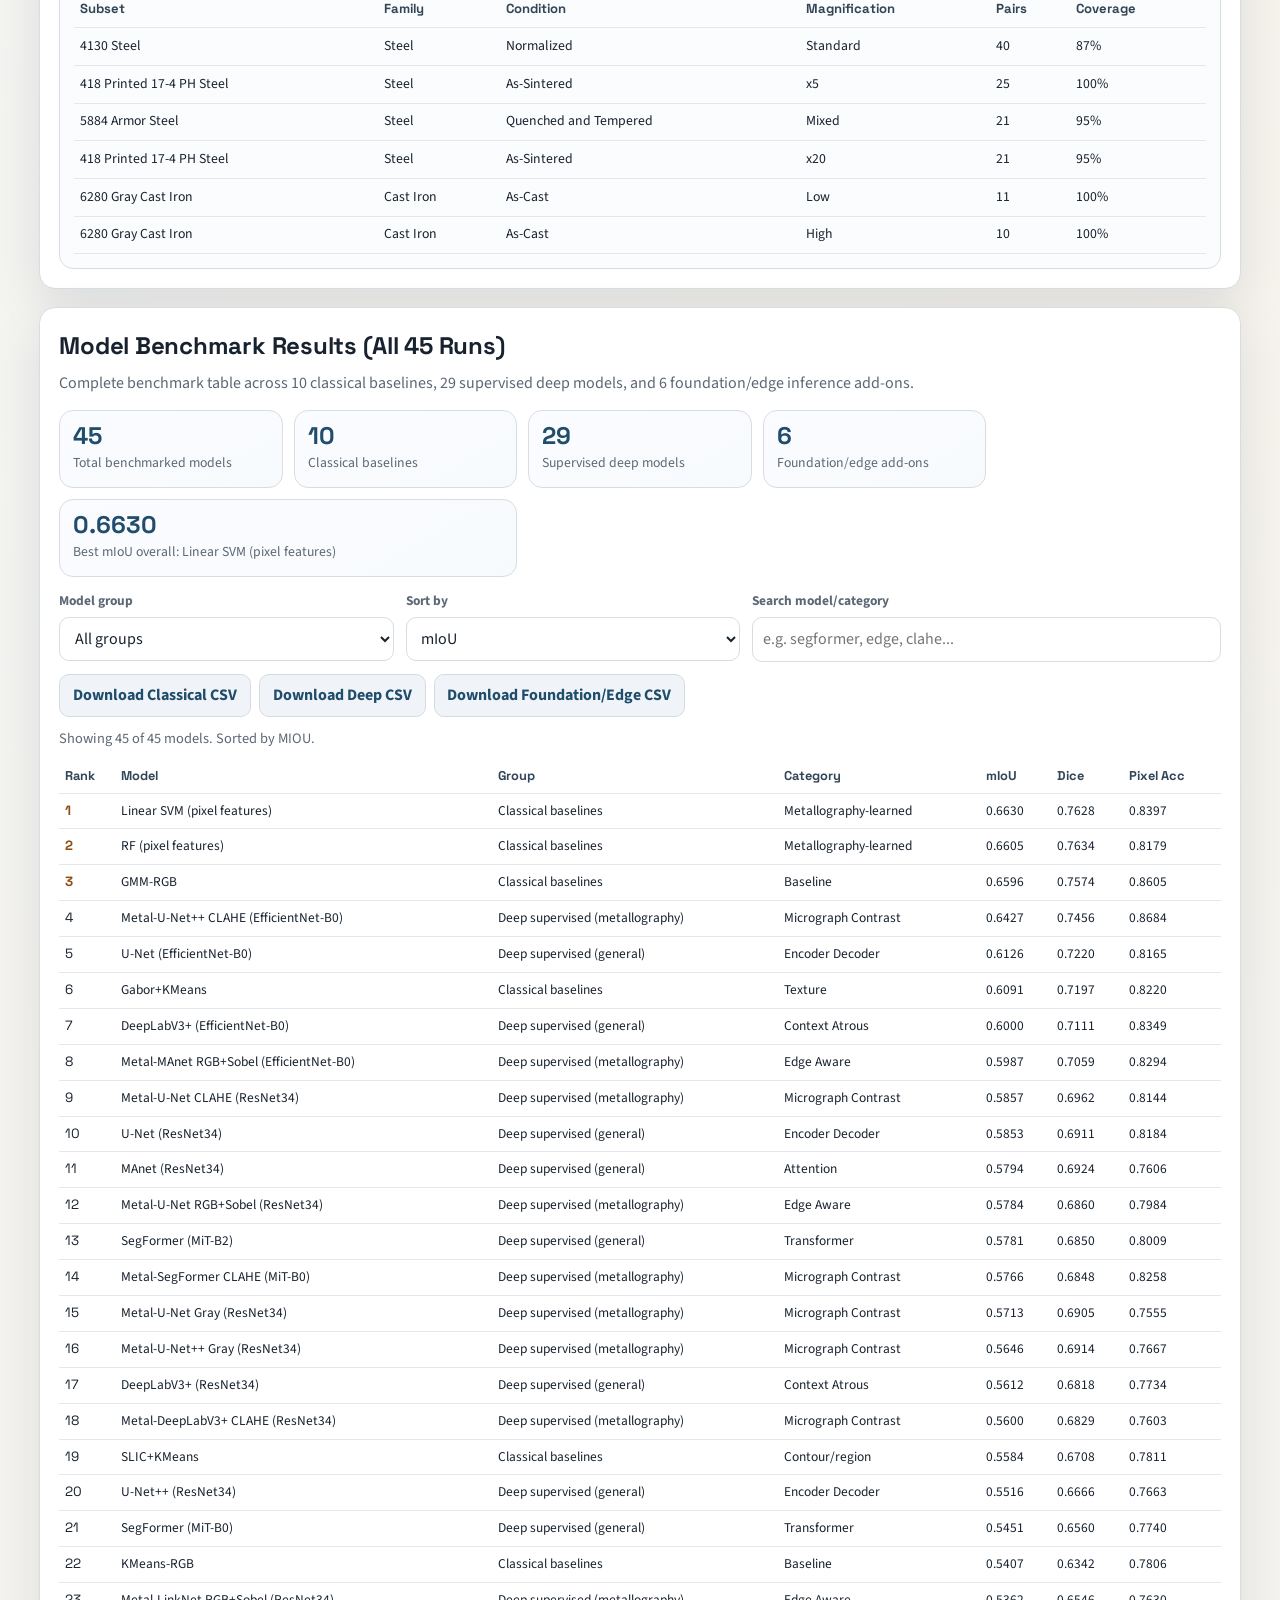
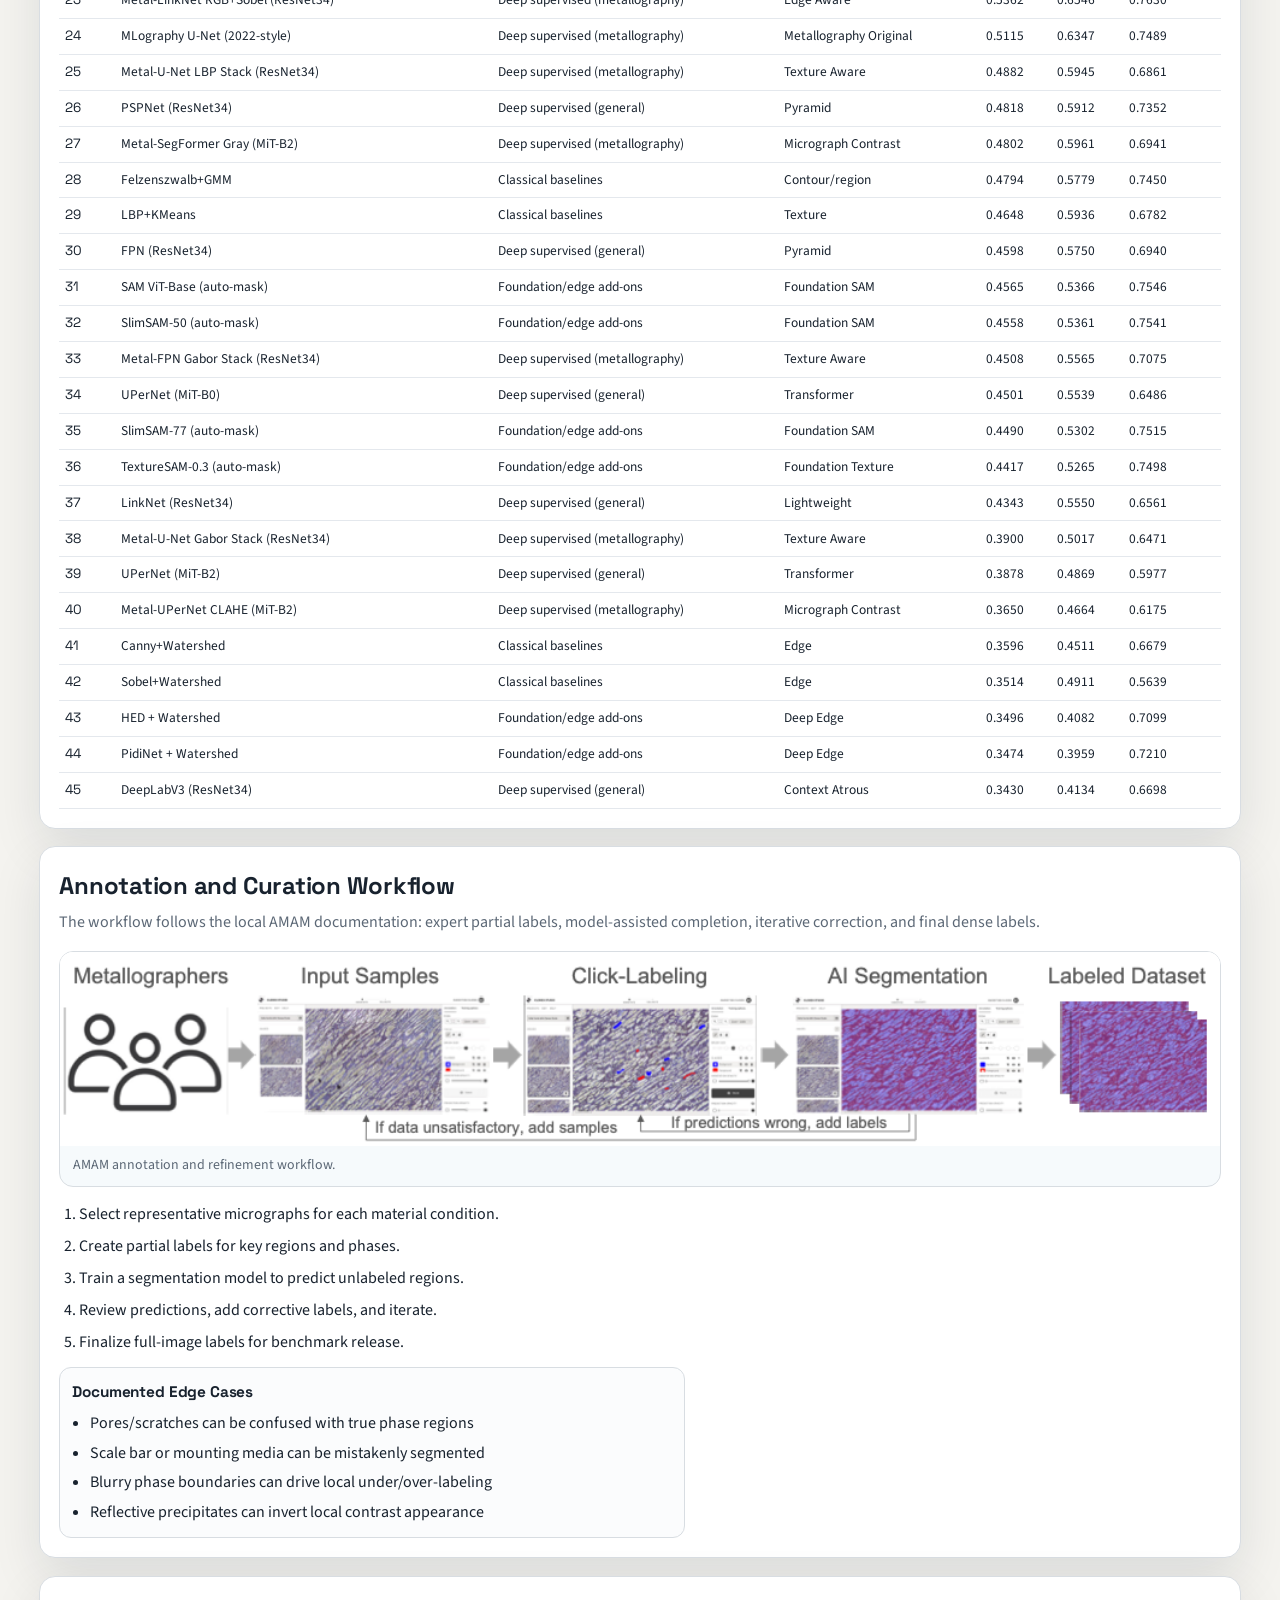
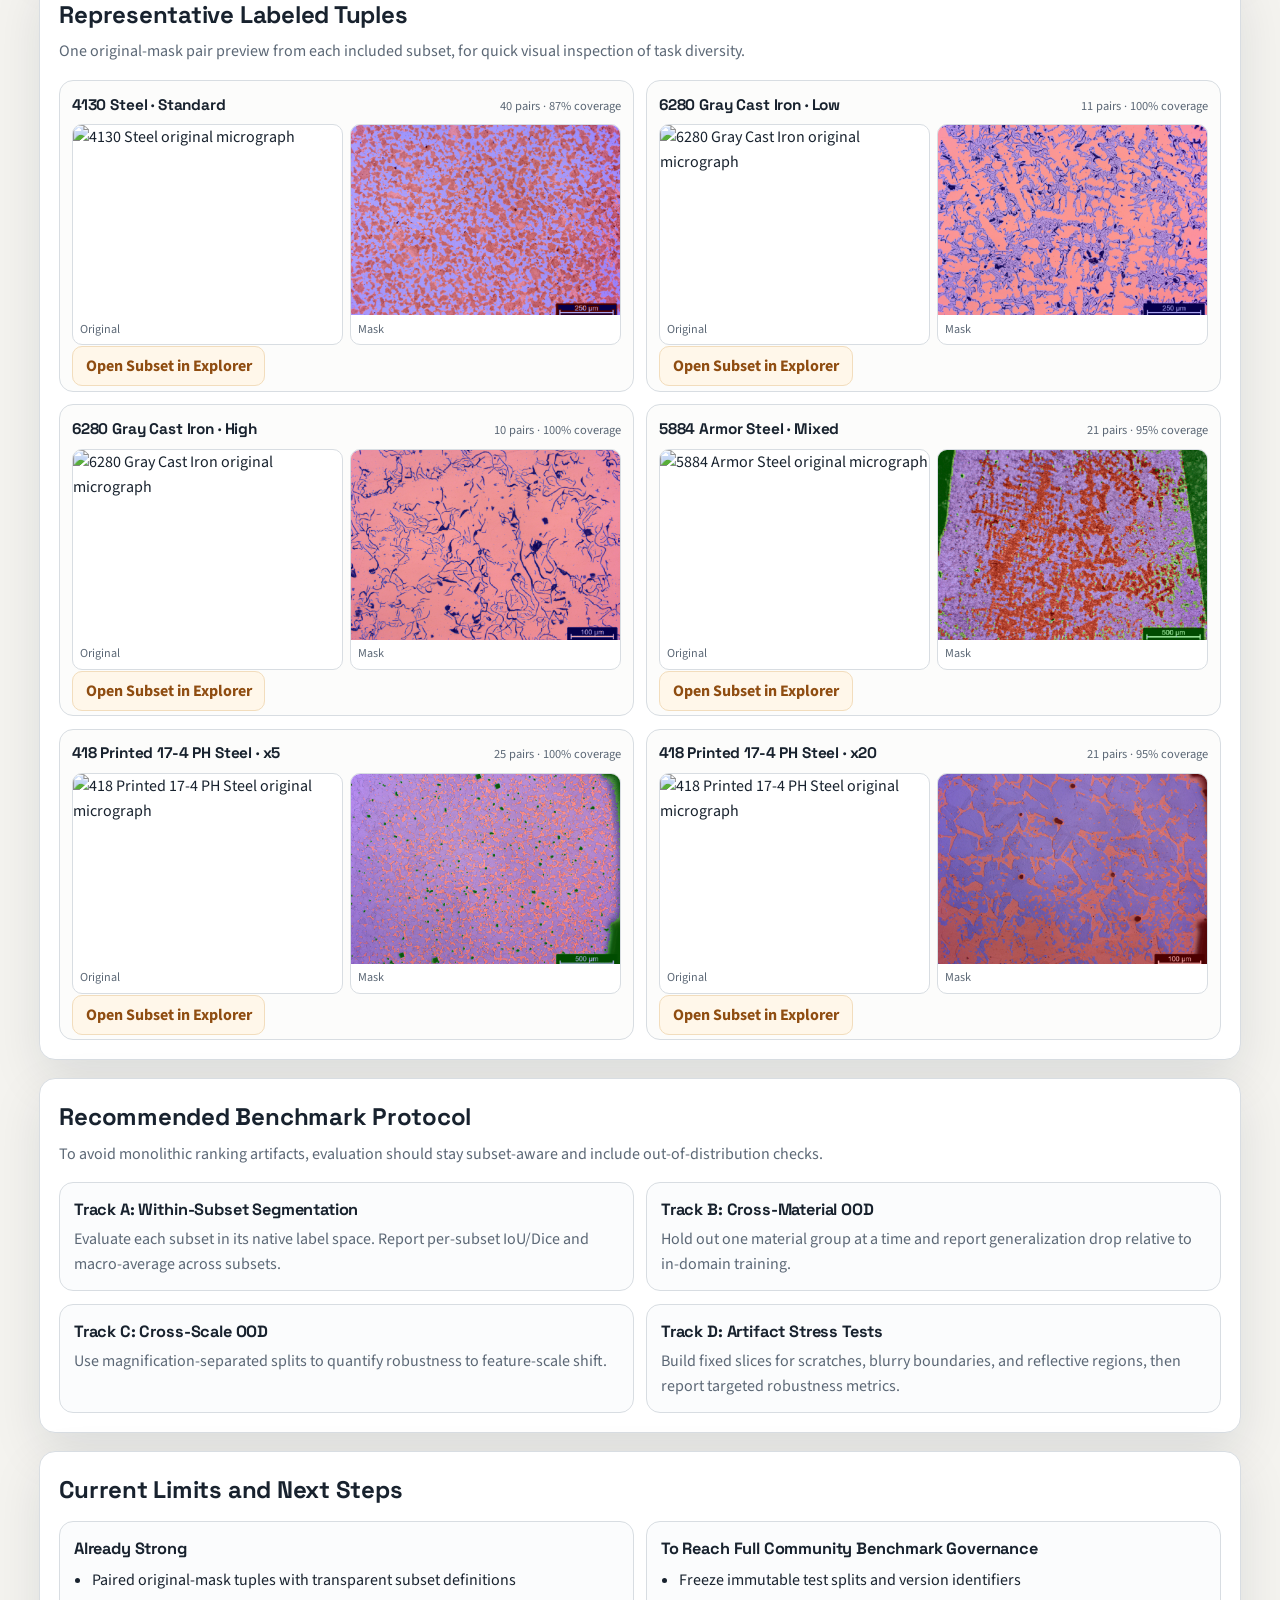
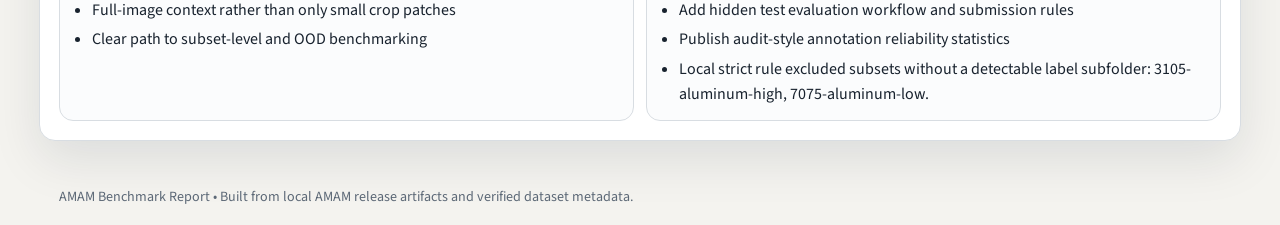
==== commit 0e63ed8c: "Update AMAM paper layout and sync 45-model report artifacts" ====
--- a/report.html
+++ b/report.html
@@ -120,8 +120,8 @@
 
     <section class="panel" id="model-results">
       <div class="panel-head">
-        <h2>Model Benchmark Results (All 43 Runs)</h2>
-        <p>Complete benchmark table across 10 classical baselines, 28 supervised deep models, and 5 foundation/edge inference add-ons.</p>
+        <h2>Model Benchmark Results (All 45 Runs)</h2>
+        <p>Complete benchmark table across 10 classical baselines, 29 supervised deep models, and 6 foundation/edge inference add-ons.</p>
       </div>
 
       <div class="results-summary" id="resultsSummary"></div>
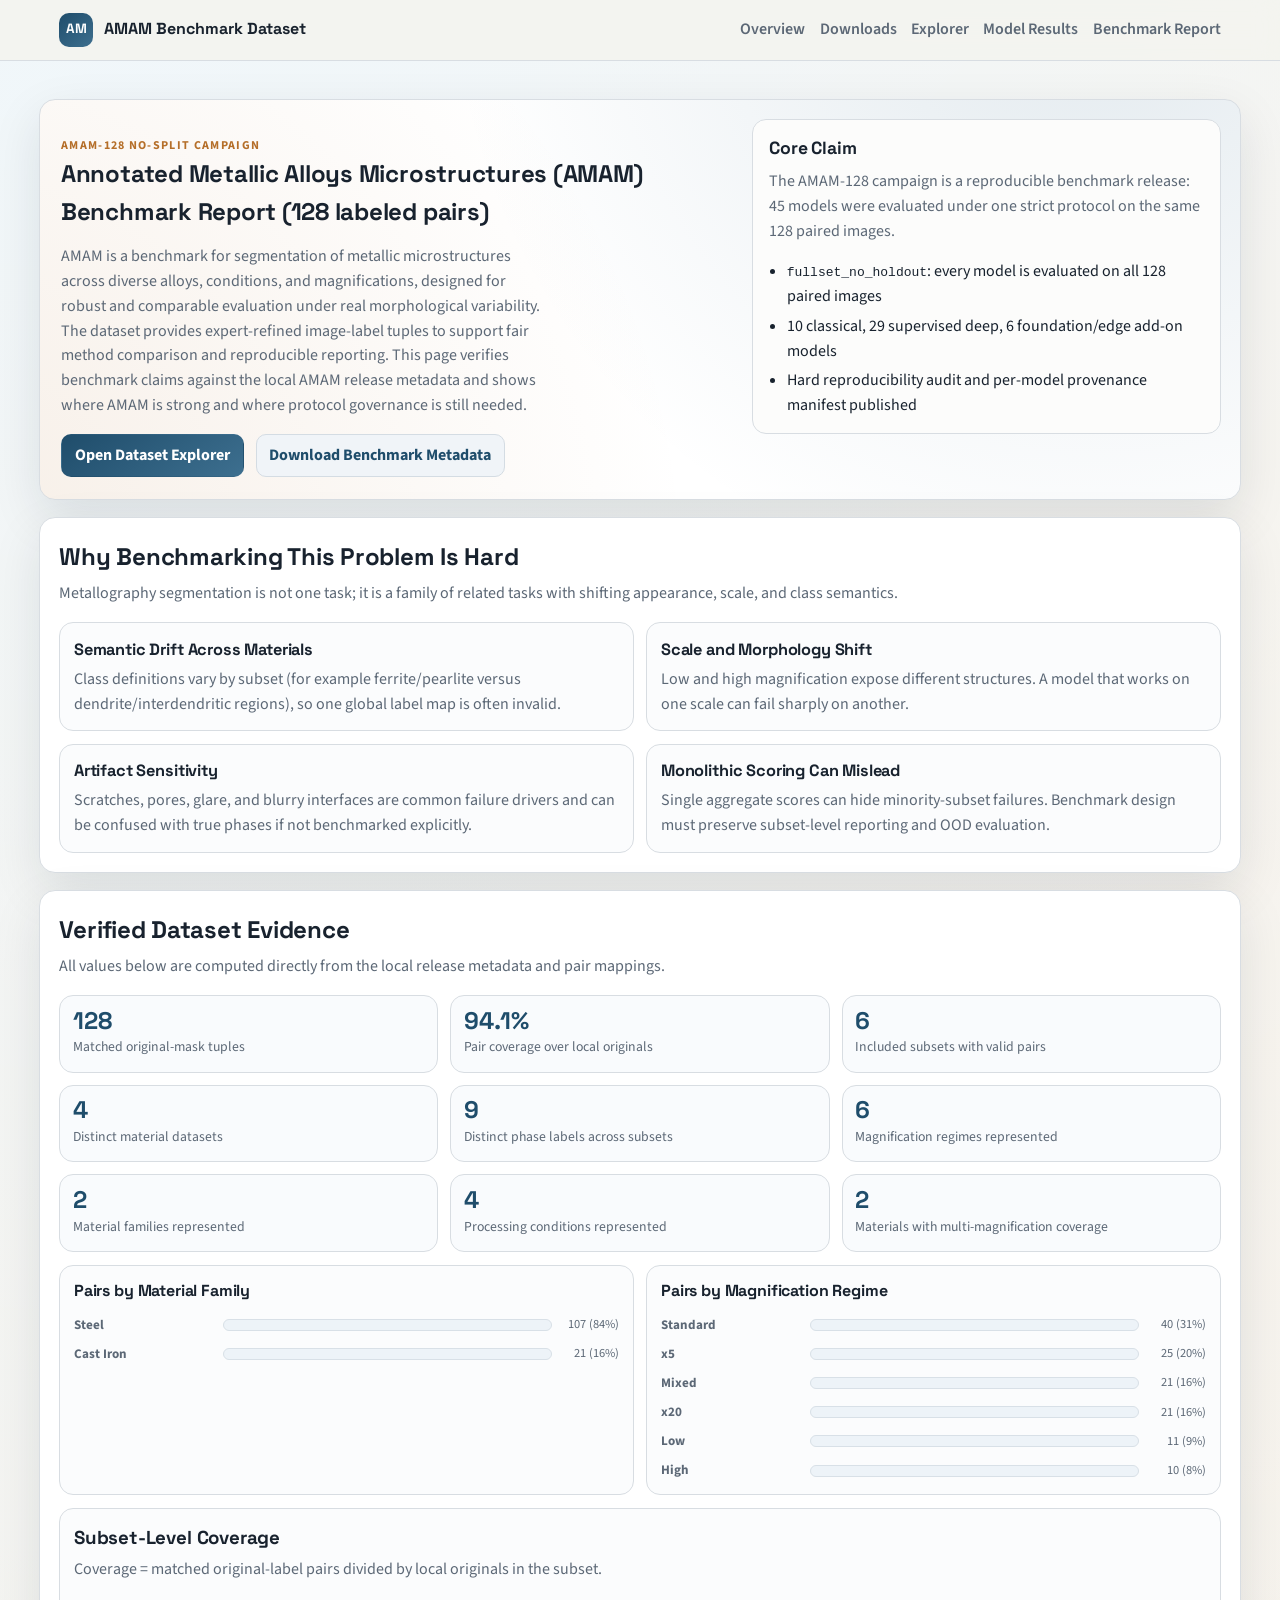
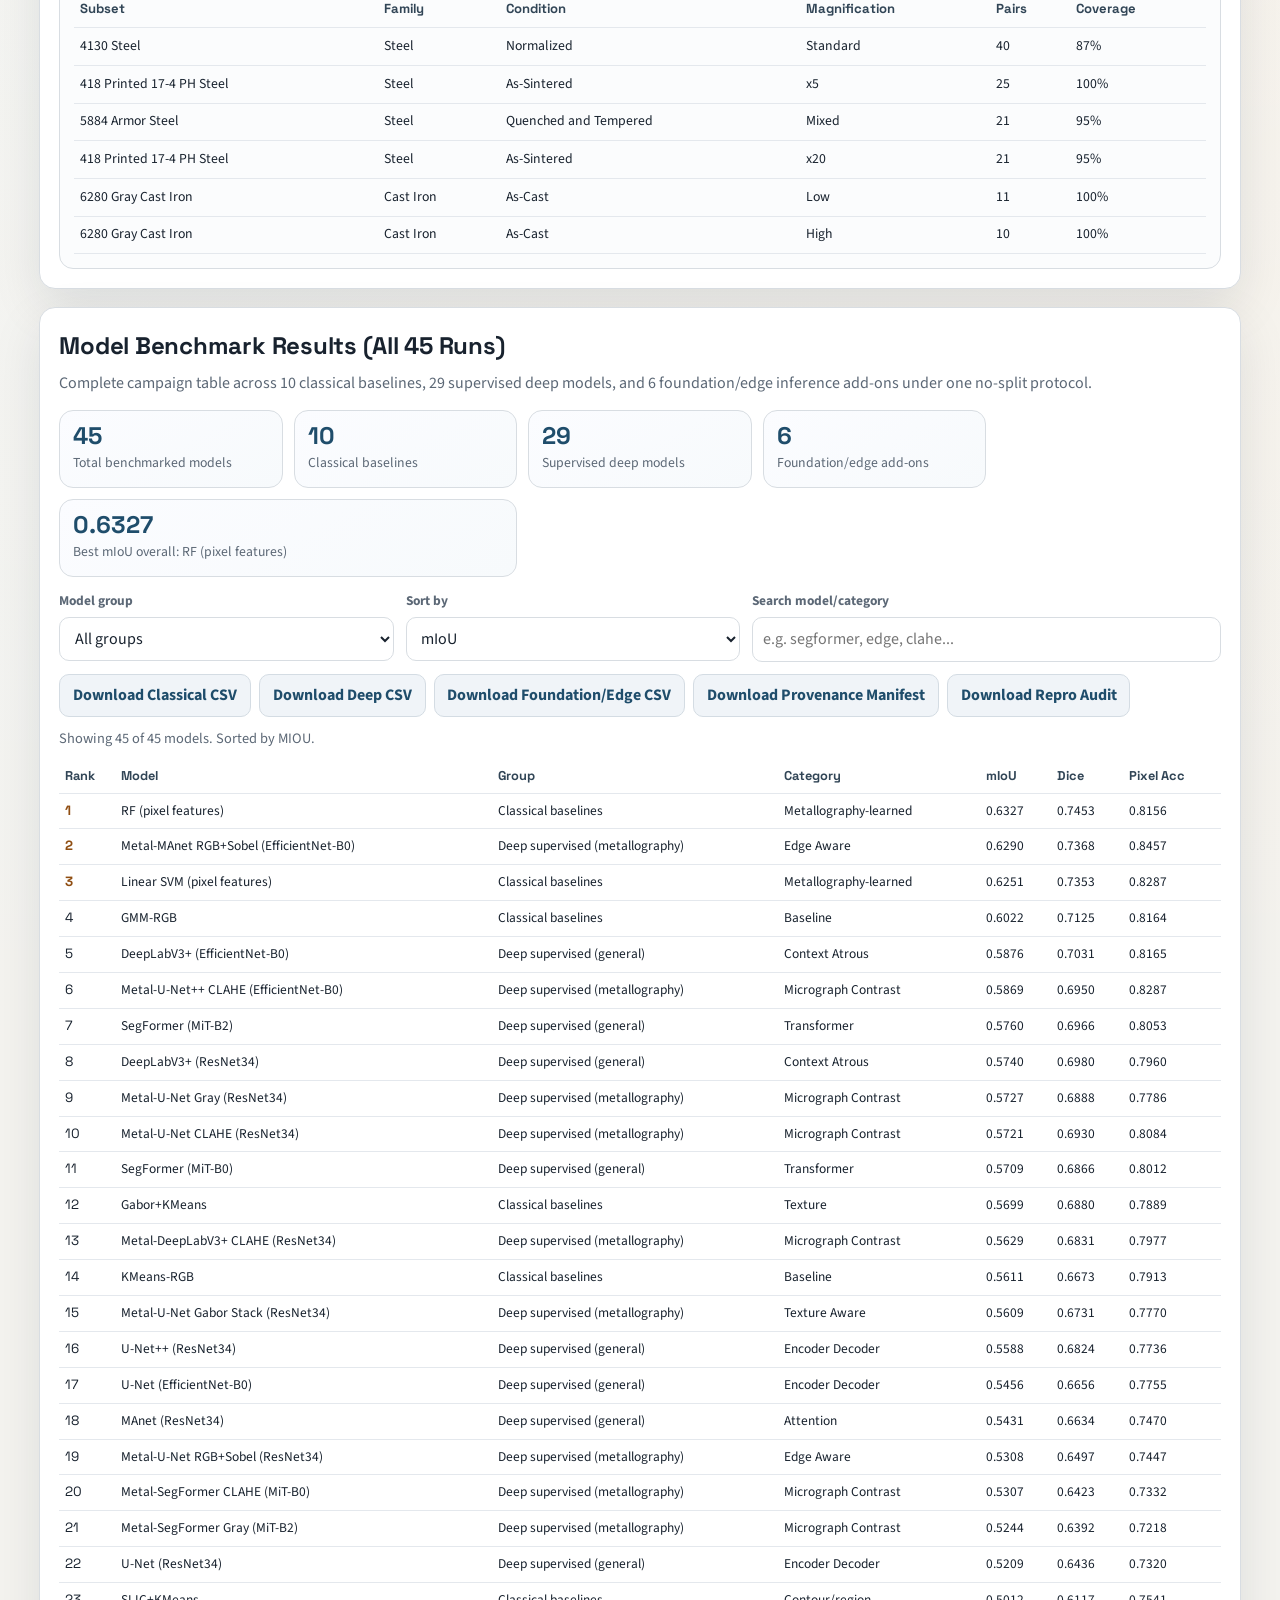
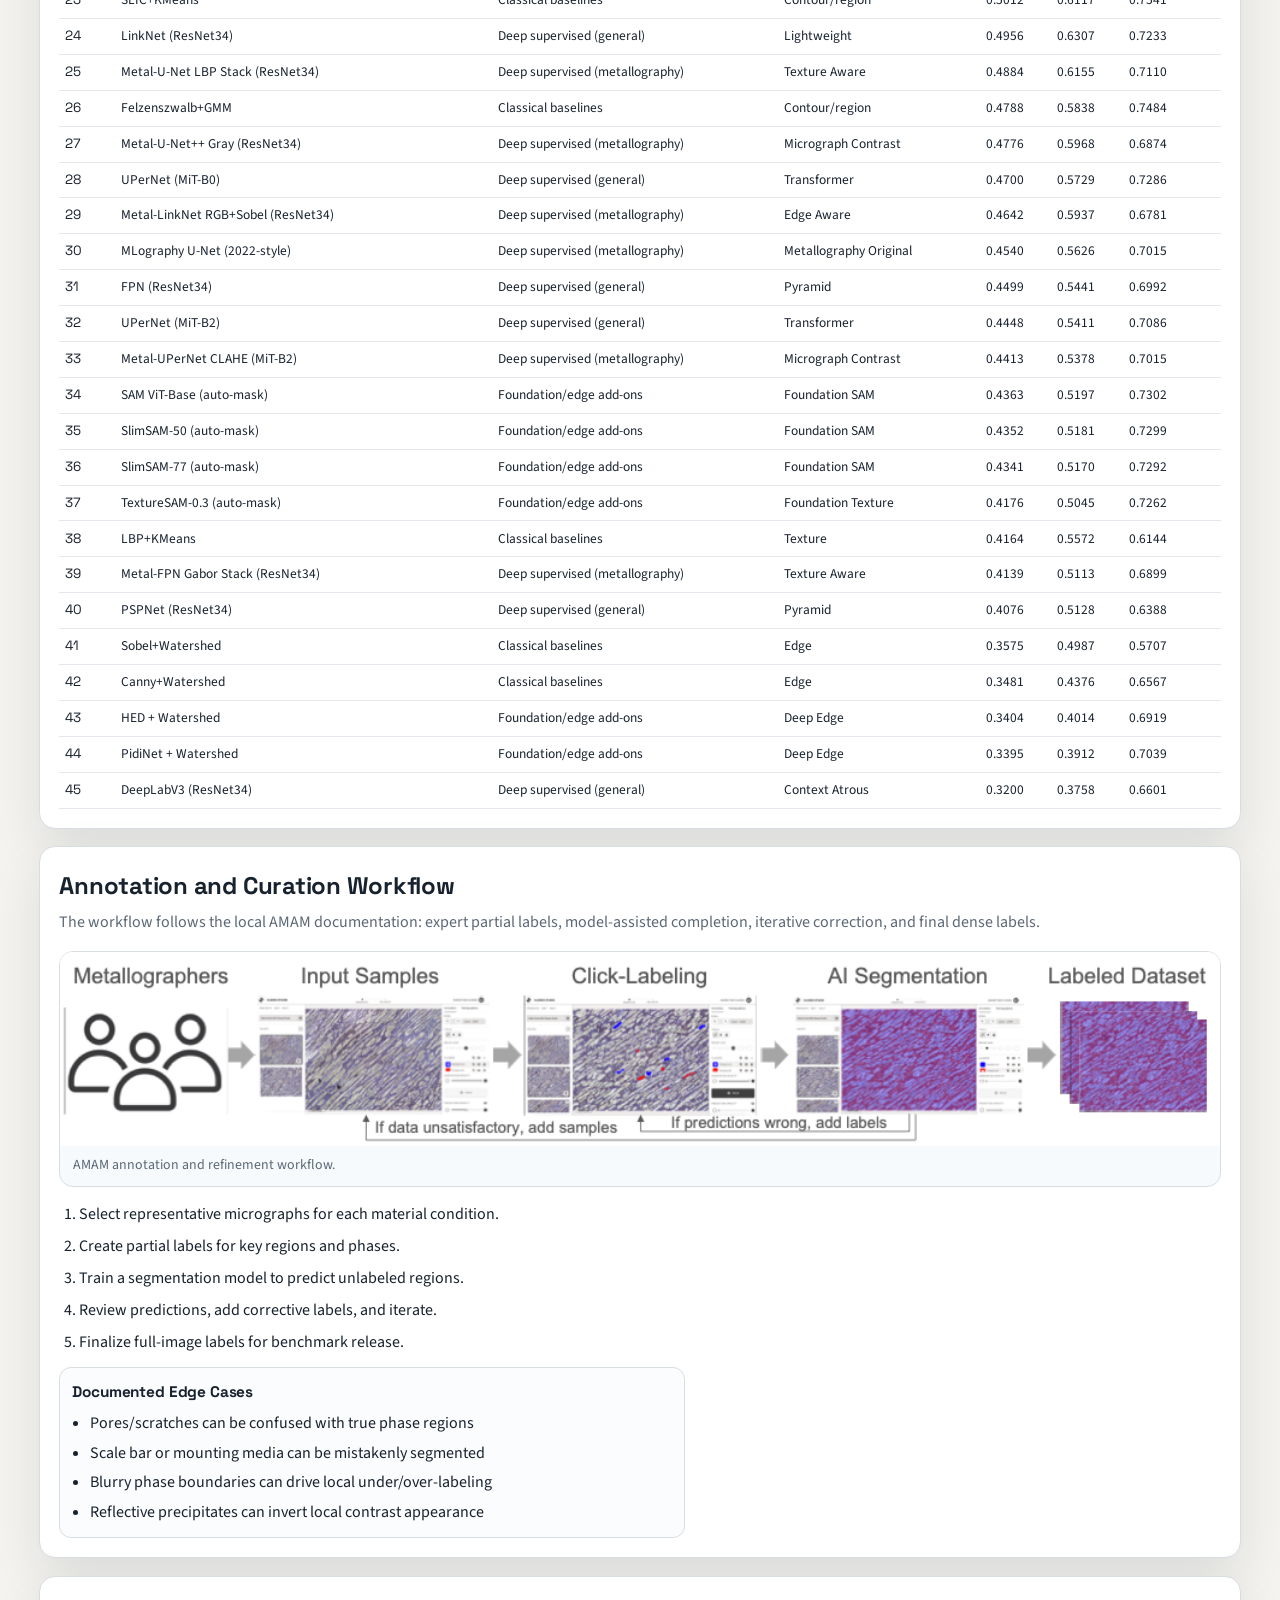
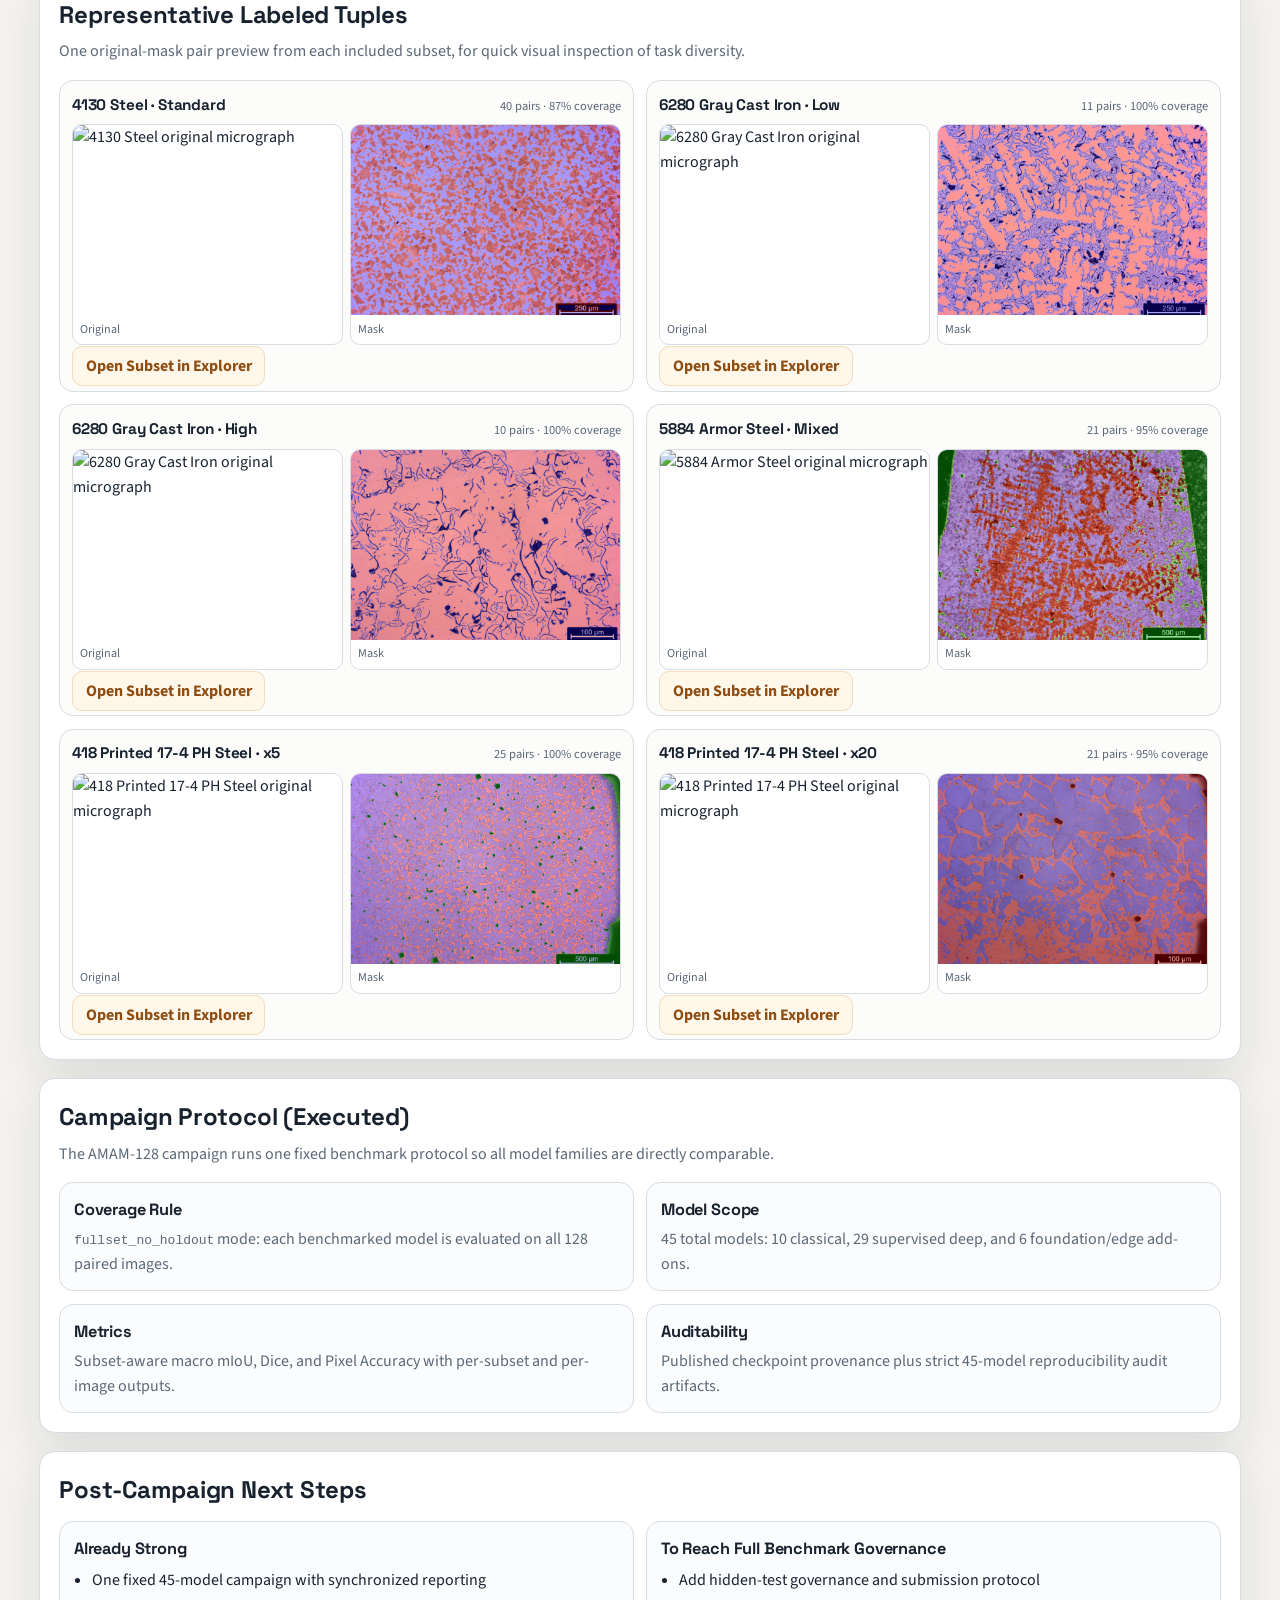
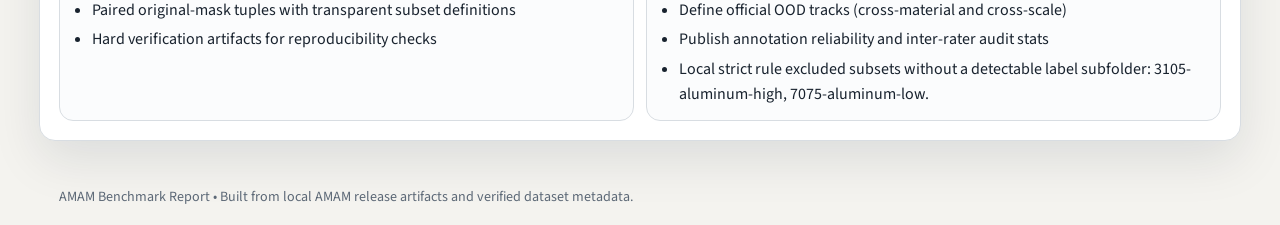
==== commit 6b4c067e: "site: align report with AMAM-128 no-split campaign" ====
--- a/report.html
+++ b/report.html
@@ -31,9 +31,9 @@
   <main id="top" class="report-main">
     <section class="report-hero panel">
       <div class="report-hero-main">
-        <p class="kicker">Benchmark Rationale and Evaluation Framing</p>
+        <p class="kicker">AMAM-128 No-Split Campaign</p>
         <h1 id="reportHeadline">AMAM Benchmark Report</h1>
-        <p id="reportOverview" class="hero-overview">Loading benchmark profile...</p>
+        <p id="reportOverview" class="hero-overview">Loading campaign profile...</p>
         <div class="hero-actions">
           <a class="btn btn-primary" href="index.html#explorer">Open Dataset Explorer</a>
           <a class="btn btn-ghost" href="assets/data/amam-dataset.json" download>Download Benchmark Metadata</a>
@@ -42,13 +42,13 @@
       <aside class="report-hero-side">
         <h2>Core Claim</h2>
         <p>
-          AMAM is benchmark-relevant because it combines multiple microstructure segmentation regimes in one curated resource,
-          while preserving per-subset label semantics and full-image context.
+          The AMAM-128 campaign is a reproducible benchmark release: 45 models were evaluated under one strict
+          protocol on the same 128 paired images.
         </p>
         <ul class="report-list">
-          <li>Multi-material microstructures (steel and cast iron in this release)</li>
-          <li>Multiple imaging regimes and magnification styles</li>
-          <li>Expert-guided iterative annotation workflow with known edge cases</li>
+          <li><code>fullset_no_holdout</code>: every model is evaluated on all 128 paired images</li>
+          <li>10 classical, 29 supervised deep, 6 foundation/edge add-on models</li>
+          <li>Hard reproducibility audit and per-model provenance manifest published</li>
         </ul>
       </aside>
     </section>
@@ -121,7 +121,7 @@
     <section class="panel" id="model-results">
       <div class="panel-head">
         <h2>Model Benchmark Results (All 45 Runs)</h2>
-        <p>Complete benchmark table across 10 classical baselines, 29 supervised deep models, and 6 foundation/edge inference add-ons.</p>
+        <p>Complete campaign table across 10 classical baselines, 29 supervised deep models, and 6 foundation/edge inference add-ons under one no-split protocol.</p>
       </div>
 
       <div class="results-summary" id="resultsSummary"></div>
@@ -155,6 +155,8 @@
         <a class="btn btn-ghost" href="assets/data/results/benchmark_summary.csv" download>Download Classical CSV</a>
         <a class="btn btn-ghost" href="assets/data/results/deep_macro_over_subsets.csv" download>Download Deep CSV</a>
         <a class="btn btn-ghost" href="assets/data/results/foundation_edge_summary.csv" download>Download Foundation/Edge CSV</a>
+        <a class="btn btn-ghost" href="repro/results/model_provenance_manifest.csv" download>Download Provenance Manifest</a>
+        <a class="btn btn-ghost" href="repro/results/reproducibility_audit_45_models.json" download>Download Repro Audit</a>
       </div>
 
       <p class="results-status" id="resultsStatus">Loading benchmark results...</p>
@@ -212,48 +214,48 @@
 
     <section class="panel">
       <div class="panel-head">
-        <h2>Recommended Benchmark Protocol</h2>
-        <p>To avoid monolithic ranking artifacts, evaluation should stay subset-aware and include out-of-distribution checks.</p>
+        <h2>Campaign Protocol (Executed)</h2>
+        <p>The AMAM-128 campaign runs one fixed benchmark protocol so all model families are directly comparable.</p>
       </div>
       <div class="protocol-grid">
         <article class="protocol-card">
-          <h3>Track A: Within-Subset Segmentation</h3>
-          <p>Evaluate each subset in its native label space. Report per-subset IoU/Dice and macro-average across subsets.</p>
-        </article>
-        <article class="protocol-card">
-          <h3>Track B: Cross-Material OOD</h3>
-          <p>Hold out one material group at a time and report generalization drop relative to in-domain training.</p>
-        </article>
-        <article class="protocol-card">
-          <h3>Track C: Cross-Scale OOD</h3>
-          <p>Use magnification-separated splits to quantify robustness to feature-scale shift.</p>
-        </article>
-        <article class="protocol-card">
-          <h3>Track D: Artifact Stress Tests</h3>
-          <p>Build fixed slices for scratches, blurry boundaries, and reflective regions, then report targeted robustness metrics.</p>
-        </article>
-      </div>
-    </section>
-
-    <section class="panel">
-      <div class="panel-head">
-        <h2>Current Limits and Next Steps</h2>
+          <h3>Coverage Rule</h3>
+          <p><code>fullset_no_holdout</code> mode: each benchmarked model is evaluated on all 128 paired images.</p>
+        </article>
+        <article class="protocol-card">
+          <h3>Model Scope</h3>
+          <p>45 total models: 10 classical, 29 supervised deep, and 6 foundation/edge add-ons.</p>
+        </article>
+        <article class="protocol-card">
+          <h3>Metrics</h3>
+          <p>Subset-aware macro mIoU, Dice, and Pixel Accuracy with per-subset and per-image outputs.</p>
+        </article>
+        <article class="protocol-card">
+          <h3>Auditability</h3>
+          <p>Published checkpoint provenance plus strict 45-model reproducibility audit artifacts.</p>
+        </article>
+      </div>
+    </section>
+
+    <section class="panel">
+      <div class="panel-head">
+        <h2>Post-Campaign Next Steps</h2>
       </div>
       <div class="limits-grid">
         <article class="limits-card">
           <h3>Already Strong</h3>
           <ul class="report-list">
+            <li>One fixed 45-model campaign with synchronized reporting</li>
             <li>Paired original-mask tuples with transparent subset definitions</li>
-            <li>Full-image context rather than only small crop patches</li>
-            <li>Clear path to subset-level and OOD benchmarking</li>
+            <li>Hard verification artifacts for reproducibility checks</li>
           </ul>
         </article>
         <article class="limits-card">
-          <h3>To Reach Full Community Benchmark Governance</h3>
+          <h3>To Reach Full Benchmark Governance</h3>
           <ul class="report-list" id="nextStepsList">
-            <li>Freeze immutable test splits and version identifiers</li>
-            <li>Add hidden test evaluation workflow and submission rules</li>
-            <li>Publish audit-style annotation reliability statistics</li>
+            <li>Add hidden-test governance and submission protocol</li>
+            <li>Define official OOD tracks (cross-material and cross-scale)</li>
+            <li>Publish annotation reliability and inter-rater audit stats</li>
           </ul>
         </article>
       </div>
